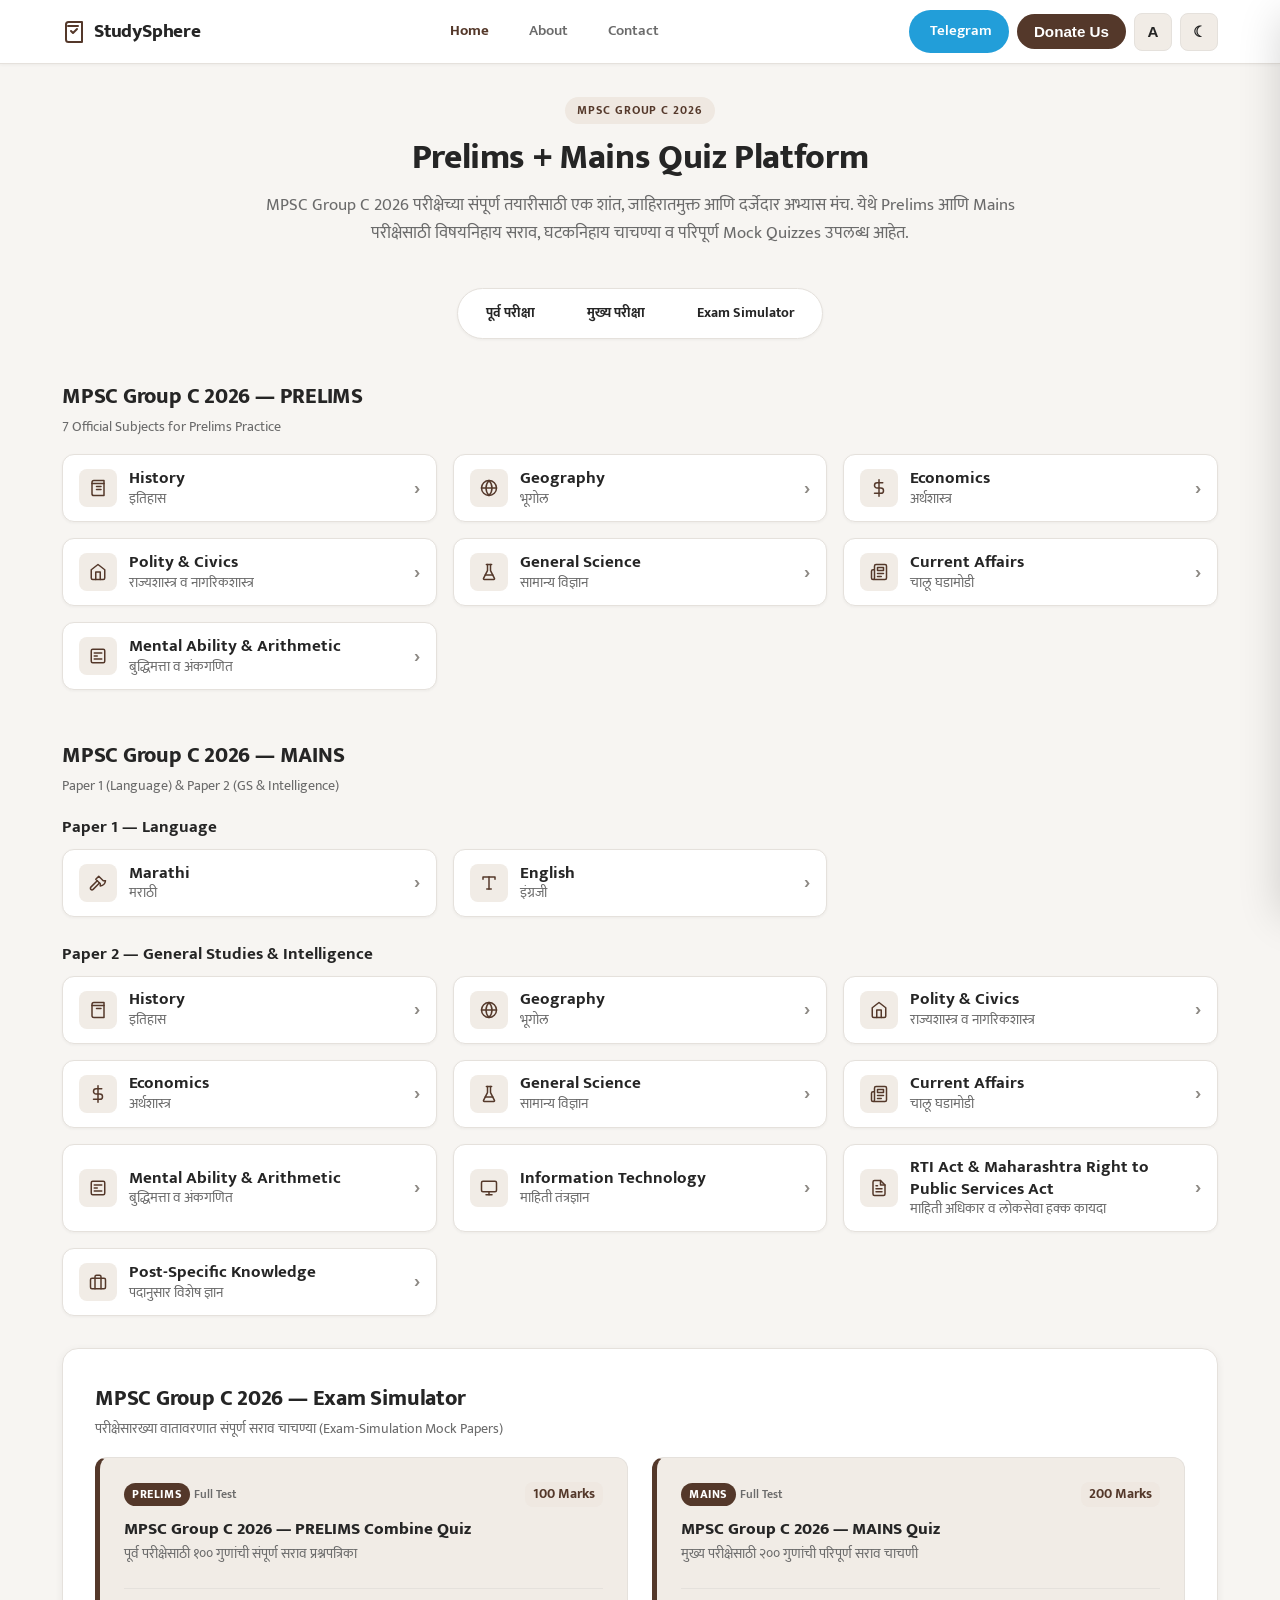
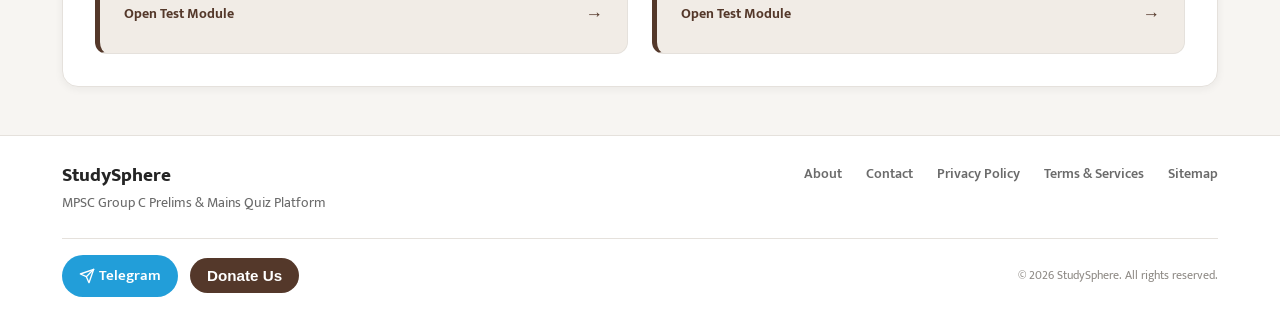
==== index.html @ d4ee2944 "Add files via upload" ====
<!DOCTYPE html>
<html lang="mr-IN" data-theme="light" data-font-size="medium">
<head>
  <meta charset="UTF-8">
  <meta name="viewport" content="width=device-width, initial-scale=1.0, maximum-scale=5.0">
  <title>StudySphere — MPSC Group C 2026 Prelims + Mains Quiz Platform</title>

  <!-- Google Fonts: Mukta for Marathi (Devanagari) & Latin Glyphs -->
  <link rel="preconnect" href="https://fonts.googleapis.com">
  <link rel="preconnect" href="https://fonts.gstatic.com" crossorigin>
  <link href="https://fonts.googleapis.com/css2?family=Mukta:wght@300;400;500;600;700;800&display=swap" rel="stylesheet">

  <!-- Core Shared Stylesheet -->
  <link rel="stylesheet" href="assets/css/style.css">

  <!-- Zero-Flicker Initialization for Theme & Font Size Tokens -->
  <script>
    (function () {
      try {
        var savedTheme = localStorage.getItem('studysphere_theme') || (window.matchMedia('(prefers-color-scheme: dark)').matches ? 'dark' : 'light');
        document.documentElement.setAttribute('data-theme', savedTheme);
        var savedSize = localStorage.getItem('studysphere_font_size') || 'medium';
        document.documentElement.setAttribute('data-font-size', savedSize);
      } catch (e) {}
    })();
  </script>
</head>
<body data-page="home">

  <!-- ==========================================================================
       1. Header: Desktop & Mobile Adaptive (No Overflow on Mobile)
       ========================================================================== -->
  <header id="site-header" class="site-header" role="banner">
    <div class="container header-container">
      
      <!-- Brand Logo & Identity -->
      <div class="header-brand-wrap">
        <a href="index.html" class="brand-link" aria-label="StudySphere Homepage">
          <svg class="brand-icon" viewBox="0 0 24 24" fill="none" stroke="currentColor" stroke-width="2" stroke-linecap="round" stroke-linejoin="round" aria-hidden="true">
            <path d="M4 19.5v-15A2.5 2.5 0 0 1 6.5 2H20v20H6.5a2.5 2.5 0 0 1-2.5-2.5Z"></path>
            <path d="M6 6h10"></path>
            <path d="m9 11 2 2 4-4"></path>
          </svg>
          <span class="brand-name">StudySphere</span>
        </a>
      </div>

      <!-- Desktop Navigation Links -->
      <nav id="site-navigation" class="site-nav" aria-label="Main Navigation">
        <a href="index.html" class="nav-link active">Home</a>
        <a href="pages/about.html" class="nav-link">About</a>
        <a href="pages/contact.html" class="nav-link">Contact</a>
      </nav>

      <!-- Header Action Controls -->
      <div class="header-actions-wrap">
        <!-- Desktop-Only Action Buttons (Hidden on mobile to prevent overflow) -->
        <a href="https://t.me/MPSCstudysphere" target="_blank" rel="noopener noreferrer" class="btn btn-telegram header-btn-telegram" aria-label="Join our Telegram Channel">
          <svg class="btn-icon-svg" viewBox="0 0 24 24" fill="none" stroke="currentColor" stroke-width="2" stroke-linecap="round" stroke-linejoin="round" aria-hidden="true">
            <path d="m22 2-7 20-4-9-9-4Z"></path>
            <path d="M22 2 11 13"></path>
          </svg>
          <span>Telegram</span>
        </a>
        <button type="button" class="btn btn-donate header-btn-donate" id="donate-btn">Donate Us</button>

        <!-- Compact Controls: Visible on both Desktop and Mobile -->
        <button type="button" class="btn-icon" id="font-size-btn" aria-label="Cycle Font Size" title="Font Size: Medium (click to cycle)">A</button>
        <button type="button" class="btn-icon" id="theme-btn" aria-label="Toggle Dark or Light Mode" title="Toggle Dark or Light Mode">☾</button>
        <button type="button" class="btn-icon mobile-menu-btn" id="mobile-drawer-toggle" aria-label="Open Navigation Menu" title="Open Navigation">☰</button>
      </div>
    </div>
  </header>

  <!-- ==========================================================================
       2. Mobile Navigation Drawer (Includes Telegram, Donate, & Side-by-Side Jump Buttons)
       ========================================================================== -->
  <div id="drawerOverlay" class="drawer-overlay" aria-hidden="true"></div>
  <aside id="drawerMenu" class="mobile-drawer" role="dialog" aria-label="Mobile Navigation Menu" aria-modal="true" aria-hidden="true">
    <div class="drawer-inner">
      <div class="drawer-header">
        <span class="drawer-title">StudySphere</span>
        <button type="button" class="btn-icon drawer-close-btn" id="mobile-drawer-close" aria-label="Close Navigation Menu">✕</button>
      </div>

      <!-- Quick Navigation Buttons Side-by-Side inside Drawer -->
      <div class="drawer-quick-nav-block">
        <span class="drawer-section-label">त्वरित विभाग</span>
        <div class="drawer-quick-nav-grid">
          <button type="button" class="btn-drawer-quick-nav" data-target="prelims-section">पूर्व परीक्षा</button>
          <button type="button" class="btn-drawer-quick-nav" data-target="mains-section">मुख्य परीक्षा</button>
          <button type="button" class="btn-drawer-quick-nav" data-target="combine-quiz-section">Exam Simulator</button>
        </div>
      </div>

      <!-- Primary Drawer Navigation Links -->
      <nav class="drawer-nav" aria-label="Mobile Navigation Links">
        <a href="index.html" class="drawer-link active">
          <svg class="drawer-link-icon" viewBox="0 0 24 24" fill="none" stroke="currentColor" stroke-width="2" stroke-linecap="round" stroke-linejoin="round" aria-hidden="true">
            <path d="m3 9 9-7 9 7v11a2 2 0 0 1-2 2H5a2 2 0 0 1-2-2z"></path>
            <polyline points="9 22 9 12 15 12 15 22"></polyline>
          </svg>
          <span>Home</span>
        </a>
        <a href="pages/about.html" class="drawer-link">
          <svg class="drawer-link-icon" viewBox="0 0 24 24" fill="none" stroke="currentColor" stroke-width="2" stroke-linecap="round" stroke-linejoin="round" aria-hidden="true">
            <circle cx="12" cy="12" r="10"></circle>
            <path d="M12 16v-4"></path>
            <path d="M12 8h.01"></path>
          </svg>
          <span>About</span>
        </a>
        <a href="pages/contact.html" class="drawer-link">
          <svg class="drawer-link-icon" viewBox="0 0 24 24" fill="none" stroke="currentColor" stroke-width="2" stroke-linecap="round" stroke-linejoin="round" aria-hidden="true">
            <path d="M22 16.92v3a2 2 0 0 1-2.18 2 19.79 19.79 0 0 1-8.63-3.07 19.5 19.5 0 0 1-6-6 19.79 19.79 0 0 1-3.07-8.67A2 2 0 0 1 4.11 2h3a2 2 0 0 1 2 1.72 12.84 12.84 0 0 0 .7 2.81 2 2 0 0 1-.45 2.11L8.09 9.91a16 16 0 0 0 6 6l1.27-1.27a2 2 0 0 1 2.11-.45 12.84 12.84 0 0 0 2.81.7A2 2 0 0 1 22 16.92z"></path>
          </svg>
          <span>Contact</span>
        </a>
      </nav>

      <!-- Drawer Actions: Telegram & Donate Us permanently visible on mobile -->
      <div class="drawer-actions-block">
        <a href="https://t.me/MPSCstudysphere" target="_blank" rel="noopener noreferrer" class="drawer-action-btn drawer-telegram-btn">
          <svg class="drawer-link-icon" viewBox="0 0 24 24" fill="none" stroke="currentColor" stroke-width="2" stroke-linecap="round" stroke-linejoin="round" aria-hidden="true">
            <path d="m22 2-7 20-4-9-9-4Z"></path>
            <path d="M22 2 11 13"></path>
          </svg>
          <span>Telegram चॅनेल</span>
        </a>

        <button type="button" class="drawer-action-btn drawer-donate-btn" id="drawer-donate-btn">
          <svg class="drawer-link-icon" viewBox="0 0 24 24" fill="none" stroke="currentColor" stroke-width="2" stroke-linecap="round" stroke-linejoin="round" aria-hidden="true">
            <path d="M19 14c1.49-1.46 3-3.21 3-5.5A5.5 5.5 0 0 0 16.5 3c-1.76 0-3 .5-4.5 2-1.5-1.5-2.74-2-4.5-2A5.5 5.5 0 0 0 2 8.5c0 2.3 1.5 4.05 3 5.5l7 7Z"></path>
          </svg>
          <span>Donate Us (मदत करा)</span>
        </button>
      </div>
    </div>
  </aside>

  <!-- ==========================================================================
       3. Main Content Landmark
       ========================================================================== -->
  <main id="main-content" class="main-content" role="main">
    <div class="container">
      
      <!-- Hero / Introduction Section (Without Explore Subjects Button) -->
      <section class="hero-section" aria-labelledby="hero-title">
        <div class="hero-content">
          <span class="hero-badge">MPSC Group C 2026</span>
          <h1 id="hero-title" class="hero-title">Prelims + Mains Quiz Platform</h1>
          <p class="hero-desc">
            MPSC Group C 2026 परीक्षेच्या संपूर्ण तयारीसाठी एक शांत, जाहिरातमुक्त आणि दर्जेदार अभ्यास मंच. येथे Prelims आणि Mains परीक्षेसाठी विषयनिहाय सराव, घटकनिहाय चाचण्या व परिपूर्ण Mock Quizzes उपलब्ध आहेत.
          </p>
        </div>
      </section>

      <!-- Section Navigation Dock: 3 Buttons Side-by-Side (Button 1 | Button 2 | Button 3) -->
      <nav class="section-nav-wrapper" aria-label="Quick Section Navigation">
        <div class="quick-nav-bar">
          <button type="button" class="btn-quick-nav" data-target="prelims-section">
            <span>पूर्व परीक्षा</span>
          </button>
          <button type="button" class="btn-quick-nav" data-target="mains-section">
            <span>मुख्य परीक्षा</span>
          </button>
          <button type="button" class="btn-quick-nav" data-target="combine-quiz-section">
            <span>Exam Simulator</span>
          </button>
        </div>
      </nav>

      <!-- ==========================================================================
           Section 1: MPSC Group C 2026 — PRELIMS
           ========================================================================== -->
      <section class="study-section" id="prelims-section" aria-labelledby="prelims-heading">
        <div class="section-header-block">
          <h2 id="prelims-heading" class="section-heading">
            <span class="heading-accent">MPSC Group C 2026 — PRELIMS</span>
          </h2>
          <p class="section-subheading">7 Official Subjects for Prelims Practice</p>
        </div>

        <div class="subject-grid">
          <!-- 1. History -->
          <a href="subjects/prelims/history.html" class="subject-card">
            <div class="subject-card-left">
              <div class="subject-icon-wrap" aria-hidden="true">
                <svg viewBox="0 0 24 24" fill="none" stroke="currentColor" stroke-width="2" stroke-linecap="round" stroke-linejoin="round">
                  <path d="M4 19.5v-15A2.5 2.5 0 0 1 6.5 2H20v20H6.5a2.5 2.5 0 0 1-2.5-2.5Z"></path>
                  <path d="M4 6h16"></path>
                  <path d="M10 10h6"></path>
                  <path d="M10 14h6"></path>
                </svg>
              </div>
              <div class="subject-info">
                <span class="subject-name-en">History</span>
                <span class="subject-name-mr">इतिहास</span>
              </div>
            </div>
            <span class="subject-card-arrow" aria-hidden="true">›</span>
          </a>

          <!-- 2. Geography -->
          <a href="subjects/prelims/geography.html" class="subject-card">
            <div class="subject-card-left">
              <div class="subject-icon-wrap" aria-hidden="true">
                <svg viewBox="0 0 24 24" fill="none" stroke="currentColor" stroke-width="2" stroke-linecap="round" stroke-linejoin="round">
                  <circle cx="12" cy="12" r="10"></circle>
                  <path d="M12 2a14.5 14.5 0 0 0 0 20 14.5 14.5 0 0 0 0-20"></path>
                  <path d="M2 12h20"></path>
                </svg>
              </div>
              <div class="subject-info">
                <span class="subject-name-en">Geography</span>
                <span class="subject-name-mr">भूगोल</span>
              </div>
            </div>
            <span class="subject-card-arrow" aria-hidden="true">›</span>
          </a>

          <!-- 3. Economics -->
          <a href="subjects/prelims/economics.html" class="subject-card">
            <div class="subject-card-left">
              <div class="subject-icon-wrap" aria-hidden="true">
                <svg viewBox="0 0 24 24" fill="none" stroke="currentColor" stroke-width="2" stroke-linecap="round" stroke-linejoin="round">
                  <line x1="12" y1="1" x2="12" y2="23"></line>
                  <path d="M17 5H9.5a3.5 3.5 0 0 0 0 7h5a3.5 3.5 0 0 1 0 7H6"></path>
                </svg>
              </div>
              <div class="subject-info">
                <span class="subject-name-en">Economics</span>
                <span class="subject-name-mr">अर्थशास्त्र</span>
              </div>
            </div>
            <span class="subject-card-arrow" aria-hidden="true">›</span>
          </a>

          <!-- 4. Polity & Civics -->
          <a href="subjects/prelims/polity-civics.html" class="subject-card">
            <div class="subject-card-left">
              <div class="subject-icon-wrap" aria-hidden="true">
                <svg viewBox="0 0 24 24" fill="none" stroke="currentColor" stroke-width="2" stroke-linecap="round" stroke-linejoin="round">
                  <path d="m3 9 9-7 9 7v11a2 2 0 0 1-2 2H5a2 2 0 0 1-2-2z"></path>
                  <polyline points="9 22 9 12 15 12 15 22"></polyline>
                </svg>
              </div>
              <div class="subject-info">
                <span class="subject-name-en">Polity &amp; Civics</span>
                <span class="subject-name-mr">राज्यशास्त्र व नागरिकशास्त्र</span>
              </div>
            </div>
            <span class="subject-card-arrow" aria-hidden="true">›</span>
          </a>

          <!-- 5. General Science -->
          <a href="subjects/prelims/general-science.html" class="subject-card">
            <div class="subject-card-left">
              <div class="subject-icon-wrap" aria-hidden="true">
                <svg viewBox="0 0 24 24" fill="none" stroke="currentColor" stroke-width="2" stroke-linecap="round" stroke-linejoin="round">
                  <path d="M10 2v7.527a2 2 0 0 1-.211.896L4.72 20.55a1 1 0 0 0 .9 1.45h12.76a1 1 0 0 0 .9-1.45l-5.069-10.127A2 2 0 0 1 14 9.527V2"></path>
                  <path d="M8.5 2h7"></path>
                  <path d="M7 16h10"></path>
                </svg>
              </div>
              <div class="subject-info">
                <span class="subject-name-en">General Science</span>
                <span class="subject-name-mr">सामान्य विज्ञान</span>
              </div>
            </div>
            <span class="subject-card-arrow" aria-hidden="true">›</span>
          </a>

          <!-- 6. Current Affairs -->
          <a href="subjects/prelims/current-affairs.html" class="subject-card">
            <div class="subject-card-left">
              <div class="subject-icon-wrap" aria-hidden="true">
                <svg viewBox="0 0 24 24" fill="none" stroke="currentColor" stroke-width="2" stroke-linecap="round" stroke-linejoin="round">
                  <path d="M4 22h16a2 2 0 0 0 2-2V4a2 2 0 0 0-2-2H8a2 2 0 0 0-2 2v16a2 2 0 0 1-2 2Zm0 0a2 2 0 0 1-2-2v-9c0-1.1.9-2 2-2h2"></path>
                  <path d="M18 14h-8"></path>
                  <path d="M15 18h-5"></path>
                  <path d="M10 6h8v4h-8V6Z"></path>
                </svg>
              </div>
              <div class="subject-info">
                <span class="subject-name-en">Current Affairs</span>
                <span class="subject-name-mr">चालू घडामोडी</span>
              </div>
            </div>
            <span class="subject-card-arrow" aria-hidden="true">›</span>
          </a>

          <!-- 7. Mental Ability & Arithmetic -->
          <a href="subjects/prelims/mental-ability-arithmetic.html" class="subject-card">
            <div class="subject-card-left">
              <div class="subject-icon-wrap" aria-hidden="true">
                <svg viewBox="0 0 24 24" fill="none" stroke="currentColor" stroke-width="2" stroke-linecap="round" stroke-linejoin="round">
                  <rect width="18" height="18" x="3" y="3" rx="2"></rect>
                  <path d="M7 8h10"></path>
                  <path d="M7 12h4"></path>
                  <path d="M7 16h10"></path>
                </svg>
              </div>
              <div class="subject-info">
                <span class="subject-name-en">Mental Ability &amp; Arithmetic</span>
                <span class="subject-name-mr">बुद्धिमत्ता व अंकगणित</span>
              </div>
            </div>
            <span class="subject-card-arrow" aria-hidden="true">›</span>
          </a>
        </div>
      </section>

      <!-- ==========================================================================
           Section 2: MPSC Group C 2026 — MAINS
           ========================================================================== -->
      <section class="study-section" id="mains-section" aria-labelledby="mains-heading">
        <div class="section-header-block">
          <h2 id="mains-heading" class="section-heading">
            <span class="heading-accent">MPSC Group C 2026 — MAINS</span>
          </h2>
          <p class="section-subheading">Paper 1 (Language) &amp; Paper 2 (GS &amp; Intelligence)</p>
        </div>

        <!-- Mains Paper 1: Language -->
        <div class="mains-paper-group">
          <div class="paper-header">
            <h3 class="paper-title">Paper 1 — Language</h3>
          </div>
          <div class="subject-grid">
            <!-- Marathi -->
            <a href="subjects/mains/marathi.html" class="subject-card">
              <div class="subject-card-left">
                <div class="subject-icon-wrap" aria-hidden="true">
                  <svg viewBox="0 0 24 24" fill="none" stroke="currentColor" stroke-width="2" stroke-linecap="round" stroke-linejoin="round">
                    <path d="m14 12-8.5 8.5a2.12 2.12 0 1 1-3-3L11 9"></path>
                    <path d="M15 13 9 7l4-4 6 6h3a8 8 0 0 1-7 7z"></path>
                  </svg>
                </div>
                <div class="subject-info">
                  <span class="subject-name-en">Marathi</span>
                  <span class="subject-name-mr">मराठी</span>
                </div>
              </div>
              <span class="subject-card-arrow" aria-hidden="true">›</span>
            </a>

            <!-- English -->
            <a href="subjects/mains/english.html" class="subject-card">
              <div class="subject-card-left">
                <div class="subject-icon-wrap" aria-hidden="true">
                  <svg viewBox="0 0 24 24" fill="none" stroke="currentColor" stroke-width="2" stroke-linecap="round" stroke-linejoin="round">
                    <path d="M4 7V4h16v3"></path>
                    <path d="M9 20h6"></path>
                    <path d="M12 4v16"></path>
                  </svg>
                </div>
                <div class="subject-info">
                  <span class="subject-name-en">English</span>
                  <span class="subject-name-mr">इंग्रजी</span>
                </div>
              </div>
              <span class="subject-card-arrow" aria-hidden="true">›</span>
            </a>
          </div>
        </div>

        <!-- Mains Paper 2: General Studies & Intelligence -->
        <div class="mains-paper-group">
          <div class="paper-header">
            <h3 class="paper-title">Paper 2 — General Studies &amp; Intelligence</h3>
          </div>
          <div class="subject-grid">
            <!-- 1. History -->
            <a href="subjects/mains/history.html" class="subject-card">
              <div class="subject-card-left">
                <div class="subject-icon-wrap" aria-hidden="true">
                  <svg viewBox="0 0 24 24" fill="none" stroke="currentColor" stroke-width="2" stroke-linecap="round" stroke-linejoin="round">
                    <path d="M4 19.5v-15A2.5 2.5 0 0 1 6.5 2H20v20H6.5a2.5 2.5 0 0 1-2.5-2.5Z"></path>
                    <path d="M4 6h16"></path>
                    <path d="M10 10h6"></path>
                  </svg>
                </div>
                <div class="subject-info">
                  <span class="subject-name-en">History</span>
                  <span class="subject-name-mr">इतिहास</span>
                </div>
              </div>
              <span class="subject-card-arrow" aria-hidden="true">›</span>
            </a>

            <!-- 2. Geography -->
            <a href="subjects/mains/geography.html" class="subject-card">
              <div class="subject-card-left">
                <div class="subject-icon-wrap" aria-hidden="true">
                  <svg viewBox="0 0 24 24" fill="none" stroke="currentColor" stroke-width="2" stroke-linecap="round" stroke-linejoin="round">
                    <circle cx="12" cy="12" r="10"></circle>
                    <path d="M12 2a14.5 14.5 0 0 0 0 20 14.5 14.5 0 0 0 0-20"></path>
                    <path d="M2 12h20"></path>
                  </svg>
                </div>
                <div class="subject-info">
                  <span class="subject-name-en">Geography</span>
                  <span class="subject-name-mr">भूगोल</span>
                </div>
              </div>
              <span class="subject-card-arrow" aria-hidden="true">›</span>
            </a>

            <!-- 3. Polity & Civics -->
            <a href="subjects/mains/polity-civics.html" class="subject-card">
              <div class="subject-card-left">
                <div class="subject-icon-wrap" aria-hidden="true">
                  <svg viewBox="0 0 24 24" fill="none" stroke="currentColor" stroke-width="2" stroke-linecap="round" stroke-linejoin="round">
                    <path d="m3 9 9-7 9 7v11a2 2 0 0 1-2 2H5a2 2 0 0 1-2-2z"></path>
                    <polyline points="9 22 9 12 15 12 15 22"></polyline>
                  </svg>
                </div>
                <div class="subject-info">
                  <span class="subject-name-en">Polity &amp; Civics</span>
                  <span class="subject-name-mr">राज्यशास्त्र व नागरिकशास्त्र</span>
                </div>
              </div>
              <span class="subject-card-arrow" aria-hidden="true">›</span>
            </a>

            <!-- 4. Economics -->
            <a href="subjects/mains/economics.html" class="subject-card">
              <div class="subject-card-left">
                <div class="subject-icon-wrap" aria-hidden="true">
                  <svg viewBox="0 0 24 24" fill="none" stroke="currentColor" stroke-width="2" stroke-linecap="round" stroke-linejoin="round">
                    <line x1="12" y1="1" x2="12" y2="23"></line>
                    <path d="M17 5H9.5a3.5 3.5 0 0 0 0 7h5a3.5 3.5 0 0 1 0 7H6"></path>
                  </svg>
                </div>
                <div class="subject-info">
                  <span class="subject-name-en">Economics</span>
                  <span class="subject-name-mr">अर्थशास्त्र</span>
                </div>
              </div>
              <span class="subject-card-arrow" aria-hidden="true">›</span>
            </a>

            <!-- 5. General Science -->
            <a href="subjects/mains/general-science.html" class="subject-card">
              <div class="subject-card-left">
                <div class="subject-icon-wrap" aria-hidden="true">
                  <svg viewBox="0 0 24 24" fill="none" stroke="currentColor" stroke-width="2" stroke-linecap="round" stroke-linejoin="round">
                    <path d="M10 2v7.527a2 2 0 0 1-.211.896L4.72 20.55a1 1 0 0 0 .9 1.45h12.76a1 1 0 0 0 .9-1.45l-5.069-10.127A2 2 0 0 1 14 9.527V2"></path>
                    <path d="M8.5 2h7"></path>
                    <path d="M7 16h10"></path>
                  </svg>
                </div>
                <div class="subject-info">
                  <span class="subject-name-en">General Science</span>
                  <span class="subject-name-mr">सामान्य विज्ञान</span>
                </div>
              </div>
              <span class="subject-card-arrow" aria-hidden="true">›</span>
            </a>

            <!-- 6. Current Affairs -->
            <a href="subjects/mains/current-affairs.html" class="subject-card">
              <div class="subject-card-left">
                <div class="subject-icon-wrap" aria-hidden="true">
                  <svg viewBox="0 0 24 24" fill="none" stroke="currentColor" stroke-width="2" stroke-linecap="round" stroke-linejoin="round">
                    <path d="M4 22h16a2 2 0 0 0 2-2V4a2 2 0 0 0-2-2H8a2 2 0 0 0-2 2v16a2 2 0 0 1-2 2Zm0 0a2 2 0 0 1-2-2v-9c0-1.1.9-2 2-2h2"></path>
                    <path d="M18 14h-8"></path>
                    <path d="M15 18h-5"></path>
                    <path d="M10 6h8v4h-8V6Z"></path>
                  </svg>
                </div>
                <div class="subject-info">
                  <span class="subject-name-en">Current Affairs</span>
                  <span class="subject-name-mr">चालू घडामोडी</span>
                </div>
              </div>
              <span class="subject-card-arrow" aria-hidden="true">›</span>
            </a>

            <!-- 7. Mental Ability & Arithmetic -->
            <a href="subjects/mains/mental-ability-arithmetic.html" class="subject-card">
              <div class="subject-card-left">
                <div class="subject-icon-wrap" aria-hidden="true">
                  <svg viewBox="0 0 24 24" fill="none" stroke="currentColor" stroke-width="2" stroke-linecap="round" stroke-linejoin="round">
                    <rect width="18" height="18" x="3" y="3" rx="2"></rect>
                    <path d="M7 8h10"></path>
                    <path d="M7 12h4"></path>
                    <path d="M7 16h10"></path>
                  </svg>
                </div>
                <div class="subject-info">
                  <span class="subject-name-en">Mental Ability &amp; Arithmetic</span>
                  <span class="subject-name-mr">बुद्धिमत्ता व अंकगणित</span>
                </div>
              </div>
              <span class="subject-card-arrow" aria-hidden="true">›</span>
            </a>

            <!-- 8. Information Technology -->
            <a href="subjects/mains/information-technology.html" class="subject-card">
              <div class="subject-card-left">
                <div class="subject-icon-wrap" aria-hidden="true">
                  <svg viewBox="0 0 24 24" fill="none" stroke="currentColor" stroke-width="2" stroke-linecap="round" stroke-linejoin="round">
                    <rect width="20" height="14" x="2" y="3" rx="2"></rect>
                    <line x1="8" y1="21" x2="16" y2="21"></line>
                    <line x1="12" y1="17" x2="12" y2="21"></line>
                  </svg>
                </div>
                <div class="subject-info">
                  <span class="subject-name-en">Information Technology</span>
                  <span class="subject-name-mr">माहिती तंत्रज्ञान</span>
                </div>
              </div>
              <span class="subject-card-arrow" aria-hidden="true">›</span>
            </a>

            <!-- 9. RTI Act & Maharashtra Right to Public Services Act -->
            <a href="subjects/mains/rti-maharashtra-public-services.html" class="subject-card">
              <div class="subject-card-left">
                <div class="subject-icon-wrap" aria-hidden="true">
                  <svg viewBox="0 0 24 24" fill="none" stroke="currentColor" stroke-width="2" stroke-linecap="round" stroke-linejoin="round">
                    <path d="M14 2H6a2 2 0 0 0-2 2v16a2 2 0 0 0 2 2h12a2 2 0 0 0 2-2V8z"></path>
                    <polyline points="14 2 14 8 20 8"></polyline>
                    <line x1="16" y1="13" x2="8" y2="13"></line>
                    <line x1="16" y1="17" x2="8" y2="17"></line>
                    <polyline points="10 9 9 9 8 9"></polyline>
                  </svg>
                </div>
                <div class="subject-info">
                  <span class="subject-name-en">RTI Act &amp; Maharashtra Right to Public Services Act</span>
                  <span class="subject-name-mr">माहिती अधिकार व लोकसेवा हक्क कायदा</span>
                </div>
              </div>
              <span class="subject-card-arrow" aria-hidden="true">›</span>
            </a>

            <!-- 10. Post-Specific Knowledge -->
            <a href="subjects/mains/post-specific-knowledge.html" class="subject-card">
              <div class="subject-card-left">
                <div class="subject-icon-wrap" aria-hidden="true">
                  <svg viewBox="0 0 24 24" fill="none" stroke="currentColor" stroke-width="2" stroke-linecap="round" stroke-linejoin="round">
                    <rect width="20" height="14" x="2" y="7" rx="2" ry="2"></rect>
                    <path d="M16 21V5a2 2 0 0 0-2-2h-4a2 2 0 0 0-2 2v16"></path>
                  </svg>
                </div>
                <div class="subject-info">
                  <span class="subject-name-en">Post-Specific Knowledge</span>
                  <span class="subject-name-mr">पदानुसार विशेष ज्ञान</span>
                </div>
              </div>
              <span class="subject-card-arrow" aria-hidden="true">›</span>
            </a>
          </div>
        </div>
      </section>

      <!-- ==========================================================================
           Section 3: MPSC Group C 2026 — COMBINE QUIZ / Exam Simulator
           ========================================================================== -->
      <section class="study-section combine-section-container" id="combine-quiz-section" aria-labelledby="combine-quiz-heading">
        <div class="section-header-block">
          <h2 id="combine-quiz-heading" class="section-heading">
            <span class="heading-accent">MPSC Group C 2026 — Exam Simulator</span>
          </h2>
          <p class="section-subheading">परीक्षेसारख्या वातावरणात संपूर्ण सराव चाचण्या (Exam-Simulation Mock Papers)</p>
        </div>

        <div class="combine-grid">
          <!-- Card 1: Prelims Combine Quiz -->
          <a href="quizzes/combine/prelims.html" class="combine-card">
            <div class="combine-card-header">
              <div class="combine-tag-wrap">
                <span class="combine-tag">PRELIMS</span>
                <span class="combine-badge-type">Full Test</span>
              </div>
              <span class="combine-marks-pill">100 Marks</span>
            </div>
            <div class="combine-card-body">
              <h3 class="combine-title">MPSC Group C 2026 — PRELIMS Combine Quiz</h3>
              <p class="combine-subtitle-mr">पूर्व परीक्षेसाठी १०० गुणांची संपूर्ण सराव प्रश्नपत्रिका</p>
            </div>
            <div class="combine-card-footer">
              <span class="combine-action-label">Open Test Module</span>
              <span class="combine-arrow" aria-hidden="true">→</span>
            </div>
          </a>

          <!-- Card 2: Mains Quiz -->
          <a href="quizzes/combine/mains.html" class="combine-card">
            <div class="combine-card-header">
              <div class="combine-tag-wrap">
                <span class="combine-tag">MAINS</span>
                <span class="combine-badge-type">Full Test</span>
              </div>
              <span class="combine-marks-pill">200 Marks</span>
            </div>
            <div class="combine-card-body">
              <h3 class="combine-title">MPSC Group C 2026 — MAINS Quiz</h3>
              <p class="combine-subtitle-mr">मुख्य परीक्षेसाठी २०० गुणांची परिपूर्ण सराव चाचणी</p>
            </div>
            <div class="combine-card-footer">
              <span class="combine-action-label">Open Test Module</span>
              <span class="combine-arrow" aria-hidden="true">→</span>
            </div>
          </a>
        </div>
      </section>

    </div>
  </main>

  <!-- ==========================================================================
       4. Footer: Responsive Symmetrical Layout
       ========================================================================== -->
  <footer id="site-footer" class="site-footer" role="contentinfo">
    <div class="container footer-container">
      <div class="footer-top">
        <div class="footer-brand">
          <span class="footer-title">StudySphere</span>
          <p class="footer-desc">MPSC Group C Prelims &amp; Mains Quiz Platform</p>
        </div>
        <nav class="footer-nav" aria-label="Footer Quick Links">
          <a href="pages/about.html">About</a>
          <a href="pages/contact.html">Contact</a>
          <a href="pages/privacy-policy.html">Privacy Policy</a>
          <a href="pages/terms.html">Terms &amp; Services</a>
          <a href="pages/sitemap.html">Sitemap</a>
        </nav>
      </div>
      <div class="footer-bottom">
        <div class="footer-actions">
          <a href="https://t.me/MPSCstudysphere" target="_blank" rel="noopener noreferrer" class="btn btn-telegram footer-telegram-btn" aria-label="Telegram Channel">
            <svg class="btn-icon-svg" viewBox="0 0 24 24" fill="none" stroke="currentColor" stroke-width="2" stroke-linecap="round" stroke-linejoin="round" aria-hidden="true" style="width: 16px; height: 16px;">
              <path d="m22 2-7 20-4-9-9-4Z"></path>
              <path d="M22 2 11 13"></path>
            </svg>
            <span>Telegram</span>
          </a>
          <button type="button" class="btn btn-donate" id="footer-donate-btn">Donate Us</button>
        </div>
        <p class="footer-copyright">&copy; 2026 StudySphere. All rights reserved.</p>
      </div>
    </div>
  </footer>

  <!-- ==========================================================================
       5. Donation Modal (Mobile View vs Desktop QR)
       ========================================================================== -->
  <div id="donationModal" class="modal-backdrop" role="dialog" aria-modal="true" aria-labelledby="donationModalTitle" aria-hidden="true">
    <div class="modal-dialog">
      <div class="modal-header">
        <h3 id="donationModalTitle" class="modal-title">Support StudySphere</h3>
        <button type="button" class="modal-close-btn" id="modalCloseBtn" aria-label="Close Donation Dialog">✕</button>
      </div>
      <div class="modal-body">
        <p class="modal-desc">
          StudySphere हे MPSC विद्यार्थ्यांसाठी विनामूल्य शैक्षणिक सराव मंच आहे. आपले सहकार्य हे व्यासपीठ चालू ठेवण्यासाठी मदत करते.
        </p>

        <!-- Mobile Donation View (Presets + Input + Pay Now) -->
        <div id="donateMobileView">
          <div class="donate-presets">
            <button type="button" class="btn-preset active" data-amount="50">₹50</button>
            <button type="button" class="btn-preset" data-amount="100">₹100</button>
            <button type="button" class="btn-preset" data-amount="200">₹200</button>
          </div>
          <div class="donate-input-group">
            <label for="customAmountInput" class="donate-label">Custom Amount</label>
            <div class="donate-input-wrap">
              <span class="currency-symbol">₹</span>
              <input type="number" id="customAmountInput" class="donate-input" placeholder="रक्कम टाका" min="1" step="1">
            </div>
            <p id="donateErrorMsg" class="donate-error-msg" role="alert">कृपया योग्य रक्कम प्रविष्ट करा.</p>
          </div>
          <button type="button" class="btn-pay-now" id="payNowBtn">Pay Now</button>
        </div>

        <!-- Desktop Donation View (Demo QR + Scan instruction, No Pay Now, No UPI ID displayed) -->
        <div id="donateDesktopView" style="display: none;">
          <div class="qr-container">
            <div class="demo-qr-box" aria-label="Demo QR Code Area">
              <svg viewBox="0 0 24 24" fill="none" stroke="currentColor" stroke-width="1.5" stroke-linecap="round" stroke-linejoin="round">
                <rect width="6" height="6" x="3" y="3" rx="1"></rect>
                <rect width="6" height="6" x="15" y="3" rx="1"></rect>
                <rect width="6" height="6" x="3" y="15" rx="1"></rect>
                <path d="M15 15h2v2h-2z"></path>
                <path d="M19 15v4h-4"></path>
                <path d="M15 19v2h4"></path>
              </svg>
              <span class="qr-caption">Demo Payment QR</span>
            </div>
            <p class="section-subheading">Scan QR and Donate</p>
          </div>
        </div>

      </div>
    </div>
  </div>

  <!-- ==========================================================================
       6. Thank You Appreciation Modal
       ========================================================================== -->
  <div id="thankYouModal" class="modal-backdrop" role="dialog" aria-modal="true" aria-labelledby="thankYouTitle" aria-hidden="true">
    <div class="modal-dialog">
      <div class="modal-header">
        <h3 id="thankYouTitle" class="modal-title">Thank You</h3>
        <button type="button" class="modal-close-btn" id="thankYouCloseBtn" aria-label="Close Appreciation Dialog">✕</button>
      </div>
      <div class="modal-body thankyou-box">
        <div class="thankyou-icon" aria-hidden="true">✓</div>
        <p class="modal-title" style="margin-bottom: 8px;">आपल्या सहकार्याबद्दल धन्यवाद</p>
        <p class="modal-desc">
          StudySphere ला भेट दिल्याबद्दल धन्यवाद. आपले सहकार्य विद्यार्थ्यांना दर्जेदार सराव साहित्य मोफत पुरवण्यासाठी मोलाचे आहे.
        </p>
      </div>
    </div>
  </div>

  <!-- Core Scripts -->
  <script src="assets/js/main.js"></script>
</body>
</html>
---- assets/css/style.css ----
/* STREAMING_CHUNK:Declaring design tokens and theme variables */
:root {
/* Color Palette — Warm Academic Light */
--color-background: #F7F5F2;
--color-surface: #FFFFFF;
--color-surface-subtle: #F1ECE6;
--color-text: #252525;
--color-text-muted: #6B6B6B;
--color-text-dim: #8E8A85;
--color-primary: #54382A;
--color-primary-hover: #40291D;
--color-primary-soft: #EFE8E1;
--color-border: #E5E1DC;
--color-border-strong: #D5CEC7;
--color-accent: #8C5837;

/* Telegram & Action Accents */
--color-telegram: #229ED9;
--color-telegram-hover: #1E8BBE;

/* Typography Scale */
--font-family-base: 'Mukta', -apple-system, BlinkMacSystemFont, 'Segoe UI', Roboto, sans-serif;
--font-size-2xs: 0.75rem;
--font-size-xs: 0.85rem;
--font-size-sm: 0.95rem;
--font-size-base: 1.05rem;
--font-size-md: 1.2rem;
--font-size-lg: 1.4rem;
--font-size-xl: 1.75rem;
--font-size-2xl: 2.2rem;

/* Spacing Scale */
--space-3xs: 0.25rem;
--space-2xs: 0.5rem;
--space-xs: 0.75rem;
--space-sm: 1rem;
--space-md: 1.5rem;
--space-lg: 2rem;
--space-xl: 2.5rem;
--space-2xl: 3.5rem;

/* Layout Boundaries */
--container-max-width: 1220px;
--header-height: 64px;

/* Radii */
--radius-xs: 4px;
--radius-sm: 8px;
--radius-md: 12px;
--radius-lg: 16px;
--radius-pill: 9999px;

/* Shadows */
--shadow-subtle: 0 1px 3px rgba(37, 37, 37, 0.05);
--shadow-card: 0 2px 8px rgba(37, 37, 37, 0.06);
--shadow-hover: 0 6px 16px rgba(84, 56, 42, 0.09);
--shadow-modal: 0 16px 40px rgba(0, 0, 0, 0.16);

/* Transitions */
--transition-fast: 160ms cubic-bezier(0.16, 1, 0.3, 1);
--transition-normal: 240ms cubic-bezier(0.16, 1, 0.3, 1);
}

/* STREAMING_CHUNK:Configuring dark mode palette tokens */
[data-theme="dark"] {
--color-background: #181716;
--color-surface: #22201D;
--color-surface-subtle: #2B2824;
--color-text: #F3EFEA;
--color-text-muted: #A8A29A;
--color-text-dim: #78736B;
--color-primary: #C5A483;
--color-primary-hover: #D6BC9F;
--color-primary-soft: #383028;
--color-border: #35312B;
--color-border-strong: #48433B;
--color-accent: #E0BA94;

--shadow-subtle: 0 1px 3px rgba(0, 0, 0, 0.4);
--shadow-card: 0 2px 8px rgba(0, 0, 0, 0.3);
--shadow-hover: 0 6px 18px rgba(0, 0, 0, 0.5);
--shadow-modal: 0 16px 48px rgba(0, 0, 0, 0.7);
}

/* STREAMING_CHUNK:Configuring font-size tiers via root rem scaling */
html {
font-size: 16px;
scroll-behavior: smooth;
overflow-x: hidden;
}

[data-font-size="small"] {
font-size: 14px;
}

[data-font-size="medium"] {
font-size: 16px;
}

[data-font-size="large"] {
font-size: 18.5px;
}

/* STREAMING_CHUNK:Base resets and layout constraints */
*, *::before, *::after {
box-sizing: border-box;
margin: 0;
padding: 0;
}

/* Offset for sticky header navigation */
#prelims-section,
#mains-section,
#combine-quiz-section,
[id$="-section"],
[id$="-heading"] {
scroll-margin-top: calc(var(--header-height) + 1rem);
}

body {
font-family: var(--font-family-base);
font-size: var(--font-size-base);
color: var(--color-text);
background-color: var(--color-background);
line-height: 1.6;
min-height: 100vh;
display: flex;
flex-direction: column;
transition: background-color var(--transition-normal), color var(--transition-normal);
overflow-x: hidden;
width: 100%;
}

/* Main Container: Mobile padded cleanly to prevent edge collision */
.container {
width: 100%;
max-width: var(--container-max-width);
margin-left: auto;
margin-right: auto;
padding-left: 0.75rem;
padding-right: 0.75rem;
}

@media (min-width: 640px) {
.container {
padding-left: var(--space-md);
padding-right: var(--space-md);
}
}

@media (min-width: 1024px) {
.container {
padding-left: var(--space-lg);
padding-right: var(--space-lg);
}
}

.main-content {
flex: 1 0 auto;
}

/* STREAMING_CHUNK:Styling site header navigation (Zero Overflow on Mobile) */
.site-header {
position: sticky;
top: 0;
z-index: 100;
background-color: var(--color-surface);
border-bottom: 1px solid var(--color-border);
box-shadow: var(--shadow-subtle);
transition: background-color var(--transition-normal), border-color var(--transition-normal);
height: var(--header-height);
display: flex;
align-items: center;
width: 100%;
}

.header-container {
display: flex;
align-items: center;
justify-content: space-between;
width: 100%;
gap: var(--space-3xs);
}

.header-brand-wrap {
display: flex;
align-items: center;
flex-shrink: 0;
min-width: 0;
}

.brand-link {
display: inline-flex;
align-items: center;
gap: 6px;
text-decoration: none;
color: var(--color-text);
font-weight: 800;
font-size: 1.15rem;
letter-spacing: -0.01em;
}

@media (min-width: 640px) {
.brand-link {
font-size: var(--font-size-md);
gap: var(--space-2xs);
}
}

.brand-icon {
width: 24px;
height: 24px;
color: var(--color-primary);
flex-shrink: 0;
}

.site-nav {
display: none;
align-items: center;
gap: var(--space-md);
}

@media (min-width: 840px) {
.site-nav {
display: flex;
}
}

.nav-link {
color: var(--color-text-muted);
text-decoration: none;
font-weight: 600;
font-size: var(--font-size-sm);
padding: var(--space-3xs) var(--space-2xs);
border-radius: var(--radius-sm);
transition: color var(--transition-fast), background-color var(--transition-fast);
}

.nav-link:hover,
.nav-link:focus-visible {
color: var(--color-text);
background-color: var(--color-surface-subtle);
}

.nav-link.active {
color: var(--color-primary);
font-weight: 700;
}

.header-actions-wrap {
display: flex;
align-items: center;
gap: 4px;
flex-shrink: 0;
}

@media (min-width: 640px) {
.header-actions-wrap {
gap: var(--space-2xs);
}
}

/* Telegram and Donate buttons in header: STRICTLY HIDDEN ON MOBILE */
.header-btn-telegram,
.header-btn-donate {
display: none !important;
}

@media (min-width: 840px) {
.header-btn-telegram,
.header-btn-donate {
display: inline-flex !important;
}
}

/* STREAMING_CHUNK:Styling interactive buttons and icons */
.btn {
display: inline-flex;
align-items: center;
justify-content: center;
gap: var(--space-3xs);
padding: 0.5rem 1rem;
font-size: var(--font-size-sm);
font-weight: 600;
border-radius: var(--radius-pill);
border: 1px solid transparent;
cursor: pointer;
text-decoration: none;
transition: all var(--transition-fast);
white-space: nowrap;
}

.btn-donate {
background-color: var(--color-primary);
color: #FFFFFF;
}

.btn-donate:hover,
.btn-donate:focus-visible {
background-color: var(--color-primary-hover);
box-shadow: var(--shadow-subtle);
}

[data-theme="dark"] .btn-donate {
color: #181716;
}

.btn-telegram {
background-color: var(--color-telegram);
color: #FFFFFF;
}

.btn-telegram:hover,
.btn-telegram:focus-visible {
background-color: var(--color-telegram-hover);
box-shadow: var(--shadow-subtle);
}

/* Compact Icon Buttons: Sized for comfortable mobile tapping without overflow */
.btn-icon {
display: inline-flex;
align-items: center;
justify-content: center;
width: 34px;
height: 34px;
border-radius: var(--radius-xs);
background-color: var(--color-surface-subtle);
color: var(--color-text);
border: 1px solid var(--color-border);
cursor: pointer;
font-weight: 700;
font-size: 0.9rem;
transition: all var(--transition-fast);
flex-shrink: 0;
}

@media (min-width: 640px) {
.btn-icon {
width: 38px;
height: 38px;
font-size: 0.95rem;
border-radius: var(--radius-sm);
}
}

.btn-icon:hover,
.btn-icon:focus-visible {
background-color: var(--color-border);
color: var(--color-primary);
}

.mobile-menu-btn {
display: inline-flex;
}

@media (min-width: 840px) {
.mobile-menu-btn {
display: none;
}
}

/* STREAMING_CHUNK:Styling mobile right-side navigation drawer */
.drawer-overlay {
position: fixed;
inset: 0;
background-color: rgba(0, 0, 0, 0.5);
z-index: 1000;
opacity: 0;
visibility: hidden;
pointer-events: none;
transition: opacity var(--transition-normal), visibility var(--transition-normal);
}

.drawer-overlay.active {
opacity: 1;
visibility: visible;
pointer-events: auto;
}

.mobile-drawer {
position: fixed;
top: 0;
right: 0;
width: 75vw;
max-width: 310px;
min-width: 260px;
height: 100%;
background-color: var(--color-surface);
border-left: 1px solid var(--color-border);
box-shadow: var(--shadow-modal);
z-index: 1001;
transform: translateX(100%);
transition: transform var(--transition-normal);
display: flex;
flex-direction: column;
}

.mobile-drawer.active {
transform: translateX(0);
}

.drawer-inner {
display: flex;
flex-direction: column;
height: 100%;
padding: var(--space-md);
overflow-y: auto;
}

.drawer-header {
display: flex;
align-items: center;
justify-content: space-between;
padding-bottom: var(--space-xs);
border-bottom: 1px solid var(--color-border);
margin-bottom: var(--space-sm);
}

.drawer-title {
font-size: 1.15rem;
font-weight: 800;
color: var(--color-text);
}

/* Quick Navigation inside Drawer (Side-by-Side: Button 1 | Button 2 | Button 3) */
.drawer-quick-nav-block {
margin-bottom: var(--space-md);
padding-bottom: var(--space-xs);
border-bottom: 1px solid var(--color-border);
}

.drawer-section-label {
display: block;
font-size: var(--font-size-2xs);
font-weight: 800;
color: var(--color-text-dim);
text-transform: uppercase;
letter-spacing: 0.05em;
margin-bottom: var(--space-2xs);
}

.drawer-quick-nav-grid {
display: grid;
grid-template-columns: repeat(3, 1fr);
gap: 4px;
}

.btn-drawer-quick-nav {
padding: 0.45rem 2px;
font-size: 0.72rem;
font-weight: 700;
font-family: inherit;
color: var(--color-text);
background-color: var(--color-surface-subtle);
border: 1px solid var(--color-border);
border-radius: var(--radius-xs);
cursor: pointer;
text-align: center;
white-space: nowrap;
transition: all var(--transition-fast);
}

.btn-drawer-quick-nav:hover,
.btn-drawer-quick-nav:focus-visible {
background-color: var(--color-primary-soft);
color: var(--color-primary);
border-color: var(--color-primary);
}

.drawer-nav {
display: flex;
flex-direction: column;
gap: var(--space-3xs);
width: 100%;
}

.drawer-link {
display: flex;
flex-direction: row;
align-items: center;
justify-content: flex-start;
gap: var(--space-xs);
width: 100%;
padding: 0.65rem var(--space-sm);
color: var(--color-text);
text-decoration: none;
font-size: var(--font-size-sm);
font-weight: 600;
border-radius: var(--radius-sm);
white-space: nowrap;
background-color: transparent;
transition: all var(--transition-fast);
}

.drawer-link-icon {
width: 18px;
height: 18px;
flex-shrink: 0;
color: var(--color-primary);
}

.drawer-link:hover,
.drawer-link:focus-visible {
background-color: var(--color-surface-subtle);
color: var(--color-primary);
}

.drawer-link.active {
background-color: var(--color-primary-soft);
color: var(--color-primary);
font-weight: 700;
}

/* Drawer Actions Block: Telegram & Donate Us permanently visible on mobile */
.drawer-actions-block {
margin-top: auto;
padding-top: var(--space-md);
border-top: 1px solid var(--color-border);
display: flex;
flex-direction: column;
gap: var(--space-2xs);
}

.drawer-action-btn {
display: flex;
align-items: center;
justify-content: center;
gap: var(--space-2xs);
width: 100%;
padding: 0.65rem var(--space-sm);
border-radius: var(--radius-sm);
font-size: var(--font-size-xs);
font-weight: 700;
text-decoration: none;
cursor: pointer;
border: none;
transition: all var(--transition-fast);
white-space: nowrap;
}

.drawer-telegram-btn {
background-color: var(--color-telegram);
color: #FFFFFF;
}

.drawer-telegram-btn .drawer-link-icon {
color: #FFFFFF;
}

.drawer-telegram-btn:hover {
background-color: var(--color-telegram-hover);
}

.drawer-donate-btn {
background-color: var(--color-primary);
color: #FFFFFF;
}

.drawer-donate-btn .drawer-link-icon {
color: #FFFFFF;
}

.drawer-donate-btn:hover {
background-color: var(--color-primary-hover);
}

[data-theme="dark"] .drawer-donate-btn {
color: #181716;
}

[data-theme="dark"] .drawer-donate-btn .drawer-link-icon {
color: #181716;
}

/* STREAMING_CHUNK:Styling hero section */
.hero-section {
padding: var(--space-lg) 0 var(--space-sm);
text-align: center;
}

.hero-content {
max-width: 780px;
margin: 0 auto;
}

.hero-badge {
display: inline-block;
font-size: var(--font-size-2xs);
font-weight: 700;
letter-spacing: 0.08em;
text-transform: uppercase;
color: var(--color-primary);
background-color: var(--color-primary-soft);
padding: var(--space-3xs) var(--space-xs);
border-radius: var(--radius-pill);
margin-bottom: var(--space-xs);
}

.hero-title {
font-size: 1.75rem;
font-weight: 800;
color: var(--color-text);
line-height: 1.25;
margin-bottom: var(--space-xs);
letter-spacing: -0.01em;
}

@media (min-width: 640px) {
.hero-title {
font-size: var(--font-size-2xl);
}
}

.hero-desc {
font-size: 0.95rem;
color: var(--color-text-muted);
line-height: 1.65;
margin-bottom: var(--space-xs);
}

@media (min-width: 640px) {
.hero-desc {
font-size: var(--font-size-base);
}
}

/* STREAMING_CHUNK:Section Navigation Dock (Side-by-Side: Button 1 | Button 2 | Button 3) */
.section-nav-wrapper {
margin-top: var(--space-xs);
margin-bottom: var(--space-md);
display: flex;
justify-content: center;
width: 100%;
}

.quick-nav-bar {
display: grid;
grid-template-columns: repeat(3, 1fr);
width: 100%;
gap: 4px;
background-color: var(--color-surface);
border: 1px solid var(--color-border);
padding: 4px;
border-radius: var(--radius-md);
box-shadow: var(--shadow-subtle);
}

@media (min-width: 640px) {
.quick-nav-bar {
display: inline-flex;
width: auto;
border-radius: var(--radius-pill);
gap: var(--space-3xs);
padding: var(--space-3xs);
}
}

.btn-quick-nav {
display: inline-flex;
align-items: center;
justify-content: center;
padding: 0.55rem 4px;
font-size: 0.78rem;
font-weight: 700;
font-family: inherit;
color: var(--color-text);
background-color: var(--color-surface-subtle);
border: 1px solid var(--color-border);
border-radius: var(--radius-xs);
cursor: pointer;
transition: all var(--transition-fast);
white-space: nowrap;
text-align: center;
}

@media (min-width: 640px) {
.btn-quick-nav {
border-radius: var(--radius-pill);
border: none;
background-color: transparent;
font-size: var(--font-size-xs);
padding: 0.6rem var(--space-md);
}

.btn-quick-nav:hover,
.btn-quick-nav:focus-visible {
background-color: var(--color-surface-subtle);
color: var(--color-primary);
}
}

/* STREAMING_CHUNK:Styling subject sections and cards */
.study-section {
padding-top: var(--space-sm);
margin-bottom: var(--space-lg);
}

.section-header-block {
margin-bottom: var(--space-sm);
}

.section-heading {
font-size: var(--font-size-lg);
font-weight: 800;
color: var(--color-text);
display: flex;
align-items: center;
gap: var(--space-2xs);
letter-spacing: -0.01em;
}

.heading-accent {
position: relative;
display: inline-block;
}

.section-subheading {
font-size: var(--font-size-xs);
color: var(--color-text-muted);
margin-top: 2px;
}

.mains-paper-group {
margin-bottom: var(--space-md);
}

.paper-header {
margin-bottom: var(--space-2xs);
}

.paper-title {
font-size: var(--font-size-base);
font-weight: 700;
color: var(--color-text);
}

/* Subject Grid */
.subject-grid {
display: grid;
grid-template-columns: 1fr;
gap: var(--space-2xs);
}

@media (min-width: 640px) {
.subject-grid {
grid-template-columns: repeat(2, 1fr);
gap: var(--space-xs);
}
}

@media (min-width: 1024px) {
.subject-grid {
grid-template-columns: repeat(3, 1fr);
gap: var(--space-sm);
}
}

/* Subject Card */
.subject-card {
display: flex;
align-items: center;
justify-content: space-between;
padding: 0.75rem var(--space-sm);
background-color: var(--color-surface);
border: 1px solid var(--color-border);
border-radius: var(--radius-md);
text-decoration: none;
color: var(--color-text);
box-shadow: var(--shadow-subtle);
transition: all var(--transition-fast);
min-height: 68px;
}

.subject-card:hover,
.subject-card:focus-visible {
border-color: var(--color-primary);
transform: translateY(-2px);
box-shadow: var(--shadow-hover);
}

.subject-card-left {
display: flex;
align-items: center;
gap: var(--space-xs);
min-width: 0;
}

.subject-icon-wrap {
width: 38px;
height: 38px;
border-radius: var(--radius-sm);
background-color: var(--color-surface-subtle);
color: var(--color-primary);
display: flex;
align-items: center;
justify-content: center;
flex-shrink: 0;
}

.subject-icon-wrap svg {
width: 18px;
height: 18px;
}

.subject-info {
display: flex;
flex-direction: column;
min-width: 0;
}

.subject-name-en {
font-weight: 700;
font-size: var(--font-size-base);
color: var(--color-text);
line-height: 1.3;
}

.subject-name-mr {
font-size: var(--font-size-xs);
color: var(--color-text-muted);
line-height: 1.3;
margin-top: 1px;
}

.subject-card-arrow {
color: var(--color-text-dim);
font-size: 1.3rem;
font-weight: 700;
margin-left: var(--space-xs);
flex-shrink: 0;
transition: transform var(--transition-fast), color var(--transition-fast);
}

.subject-card:hover .subject-card-arrow,
.subject-card:focus-visible .subject-card-arrow {
color: var(--color-primary);
transform: translateX(3px);
}

/* STREAMING_CHUNK:Styling combine quiz section / Exam Simulator */
.combine-section-container {
background-color: var(--color-surface);
border: 1px solid var(--color-border);
border-radius: var(--radius-lg);
padding: var(--space-md);
margin-top: var(--space-md);
margin-bottom: var(--space-md);
box-shadow: var(--shadow-card);
}

@media (min-width: 640px) {
.combine-section-container {
padding: var(--space-lg);
}
}

.combine-grid {
display: grid;
grid-template-columns: 1fr;
gap: var(--space-sm);
margin-top: var(--space-sm);
}

@media (min-width: 768px) {
.combine-grid {
grid-template-columns: repeat(2, 1fr);
gap: var(--space-md);
}
}

.combine-card {
display: flex;
flex-direction: column;
justify-content: space-between;
padding: var(--space-md);
background-color: var(--color-surface-subtle);
border: 1px solid var(--color-border);
border-left: 5px solid var(--color-primary);
border-radius: var(--radius-md);
text-decoration: none;
color: var(--color-text);
transition: all var(--transition-fast);
}

.combine-card:hover,
.combine-card:focus-visible {
border-color: var(--color-primary);
border-left-color: var(--color-accent);
background-color: var(--color-surface);
box-shadow: var(--shadow-hover);
transform: translateY(-2px);
}

.combine-card-header {
display: flex;
align-items: center;
justify-content: space-between;
margin-bottom: var(--space-xs);
}

.combine-tag-wrap {
display: flex;
align-items: center;
gap: var(--space-3xs);
}

.combine-tag {
font-size: var(--font-size-2xs);
font-weight: 800;
letter-spacing: 0.05em;
padding: 2px 8px;
border-radius: var(--radius-pill);
background-color: var(--color-primary);
color: #FFFFFF;
}

[data-theme="dark"] .combine-tag {
color: #181716;
}

.combine-badge-type {
font-size: var(--font-size-2xs);
font-weight: 600;
color: var(--color-text-muted);
}

.combine-marks-pill {
font-size: var(--font-size-xs);
font-weight: 700;
color: var(--color-primary);
background-color: var(--color-primary-soft);
padding: 2px 8px;
border-radius: var(--radius-sm);
}

.combine-title {
font-size: var(--font-size-base);
font-weight: 800;
color: var(--color-text);
margin-bottom: var(--space-3xs);
line-height: 1.3;
}

.combine-subtitle-mr {
font-size: var(--font-size-xs);
color: var(--color-text-muted);
line-height: 1.4;
}

.combine-card-footer {
display: flex;
align-items: center;
justify-content: space-between;
margin-top: var(--space-md);
padding-top: var(--space-xs);
border-top: 1px solid var(--color-border);
font-size: var(--font-size-xs);
font-weight: 700;
color: var(--color-primary);
}

.combine-arrow {
font-size: 1.1rem;
transition: transform var(--transition-fast);
}

.combine-card:hover .combine-arrow,
.combine-card:focus-visible .combine-arrow {
transform: translateX(4px);
}

/* STREAMING_CHUNK:Styling site footer with balanced mobile centering */
.site-footer {
background-color: var(--color-surface);
border-top: 1px solid var(--color-border);
padding: var(--space-md) 0;
margin-top: var(--space-md);
transition: background-color var(--transition-normal), border-color var(--transition-normal);
}

.footer-container {
display: flex;
flex-direction: column;
gap: var(--space-md);
}

.footer-top {
display: flex;
flex-direction: column;
gap: var(--space-sm);
}

@media (min-width: 768px) {
.footer-top {
flex-direction: row;
justify-content: space-between;
align-items: flex-start;
}
}

.footer-brand {
max-width: 380px;
}

.footer-title {
font-size: var(--font-size-md);
font-weight: 800;
color: var(--color-text);
display: block;
margin-bottom: 2px;
}

.footer-desc {
font-size: var(--font-size-xs);
color: var(--color-text-muted);
line-height: 1.5;
}

.footer-nav {
display: flex;
flex-wrap: wrap;
gap: var(--space-xs) var(--space-md);
align-items: center;
}

.footer-nav a {
font-size: var(--font-size-xs);
color: var(--color-text-muted);
text-decoration: none;
font-weight: 600;
transition: color var(--transition-fast);
padding: 4px 0;
}

.footer-nav a:hover,
.footer-nav a:focus-visible {
color: var(--color-primary);
text-decoration: underline;
}

.footer-bottom {
display: flex;
flex-direction: column;
gap: var(--space-sm);
border-top: 1px solid var(--color-border);
padding-top: var(--space-sm);
}

@media (min-width: 768px) {
.footer-bottom {
flex-direction: row;
justify-content: space-between;
align-items: center;
}
}

.footer-actions {
display: flex;
align-items: center;
flex-wrap: wrap;
gap: var(--space-xs);
}

/* Mobile-specific footer alignment fixes */
@media (max-width: 639px) {
.footer-top {
align-items: center;
text-align: center;
}

.footer-brand {
text-align: center;
max-width: 100%;
}

.footer-nav {
justify-content: center;
gap: var(--space-xs) var(--space-sm);
}

.footer-bottom {
align-items: center;
text-align: center;
}

.footer-actions {
justify-content: center;
width: 100%;
}

.footer-copyright {
text-align: center;
width: 100%;
}
}

.footer-copyright {
font-size: var(--font-size-2xs);
color: var(--color-text-dim);
}

/* STREAMING_CHUNK:Styling modal dialogs and overlays */
.modal-backdrop {
position: fixed;
inset: 0;
background-color: rgba(0, 0, 0, 0.55);
z-index: 2000;
display: flex;
align-items: center;
justify-content: center;
padding: var(--space-sm);
opacity: 0;
visibility: hidden;
transition: opacity var(--transition-normal), visibility var(--transition-normal);
}

.modal-backdrop.active {
opacity: 1;
visibility: visible;
}

.modal-dialog {
background-color: var(--color-surface);
border: 1px solid var(--color-border);
border-radius: var(--radius-lg);
box-shadow: var(--shadow-modal);
width: 100%;
max-width: 440px;
overflow: hidden;
transform: scale(0.96);
transition: transform var(--transition-normal);
}

.modal-backdrop.active .modal-dialog {
transform: scale(1);
}

.modal-header {
display: flex;
align-items: center;
justify-content: space-between;
padding: var(--space-sm) var(--space-md);
border-bottom: 1px solid var(--color-border);
}

.modal-title {
font-size: var(--font-size-base);
font-weight: 700;
color: var(--color-text);
}

.modal-close-btn {
background: none;
border: none;
font-size: 1.25rem;
color: var(--color-text-muted);
cursor: pointer;
padding: 4px;
border-radius: var(--radius-xs);
line-height: 1;
}

.modal-close-btn:hover {
color: var(--color-text);
}

.modal-body {
padding: var(--space-md);
}

.modal-desc {
font-size: var(--font-size-xs);
color: var(--color-text-muted);
margin-bottom: var(--space-md);
line-height: 1.5;
}

/* Mobile Donate Form */
.donate-presets {
display: grid;
grid-template-columns: repeat(3, 1fr);
gap: var(--space-xs);
margin-bottom: var(--space-md);
}

.btn-preset {
padding: 0.6rem;
font-size: var(--font-size-sm);
font-weight: 700;
background-color: var(--color-surface-subtle);
color: var(--color-text);
border: 1px solid var(--color-border);
border-radius: var(--radius-sm);
cursor: pointer;
transition: all var(--transition-fast);
}

.btn-preset:hover,
.btn-preset.active {
background-color: var(--color-primary);
border-color: var(--color-primary);
color: #FFFFFF;
}

[data-theme="dark"] .btn-preset.active {
color: #181716;
}

.donate-input-group {
margin-bottom: var(--space-md);
}

.donate-label {
display: block;
font-size: var(--font-size-2xs);
font-weight: 700;
color: var(--color-text);
text-transform: uppercase;
letter-spacing: 0.05em;
margin-bottom: var(--space-3xs);
}

.donate-input-wrap {
display: flex;
align-items: center;
background-color: var(--color-surface-subtle);
border: 1px solid var(--color-border);
border-radius: var(--radius-sm);
padding: 0 var(--space-sm);
}

.currency-symbol {
font-weight: 700;
color: var(--color-text-muted);
margin-right: var(--space-2xs);
}

.donate-input {
width: 100%;
border: none;
background: transparent;
padding: 0.6rem 0;
font-size: var(--font-size-base);
font-weight: 700;
color: var(--color-text);
font-family: inherit;
outline: none;
}

.donate-error-msg {
color: #DC2626;
font-size: var(--font-size-2xs);
font-weight: 600;
margin-top: 4px;
display: none;
}

.donate-error-msg.visible {
display: block;
}

.btn-pay-now {
width: 100%;
padding: 0.75rem;
font-size: var(--font-size-base);
font-weight: 700;
background-color: var(--color-primary);
color: #FFFFFF;
border: none;
border-radius: var(--radius-md);
cursor: pointer;
transition: background-color var(--transition-fast);
}

.btn-pay-now:hover {
background-color: var(--color-primary-hover);
}

[data-theme="dark"] .btn-pay-now {
color: #181716;
}

/* Desktop QR Layout */
.qr-container {
display: flex;
flex-direction: column;
align-items: center;
text-align: center;
padding: var(--space-sm) 0;
}

.demo-qr-box {
width: 160px;
height: 160px;
background-color: var(--color-surface-subtle);
border: 2px dashed var(--color-border-strong);
border-radius: var(--radius-md);
display: flex;
flex-direction: column;
align-items: center;
justify-content: center;
gap: var(--space-2xs);
color: var(--color-text-muted);
margin-bottom: var(--space-sm);
}

.demo-qr-box svg {
width: 48px;
height: 48px;
color: var(--color-primary);
}

.qr-caption {
font-size: var(--font-size-2xs);
font-weight: 700;
}

/* Thank You Dialog */
.thankyou-box {
text-align: center;
padding: var(--space-lg) var(--space-sm);
}

.thankyou-icon {
width: 56px;
height: 56px;
border-radius: var(--radius-pill);
background-color: var(--color-primary-soft);
color: var(--color-primary);
font-size: 1.5rem;
display: inline-flex;
align-items: center;
justify-content: center;
margin-bottom: var(--space-sm);
}

/* Reduced Motion Override */
@media (prefers-reduced-motion: reduce) {
*, *::before, *::after {
animation-duration: 0.01ms !important;
animation-iteration-count: 1 !important;
transition-duration: 0.01ms !important;
scroll-behavior: auto !important;
}
}
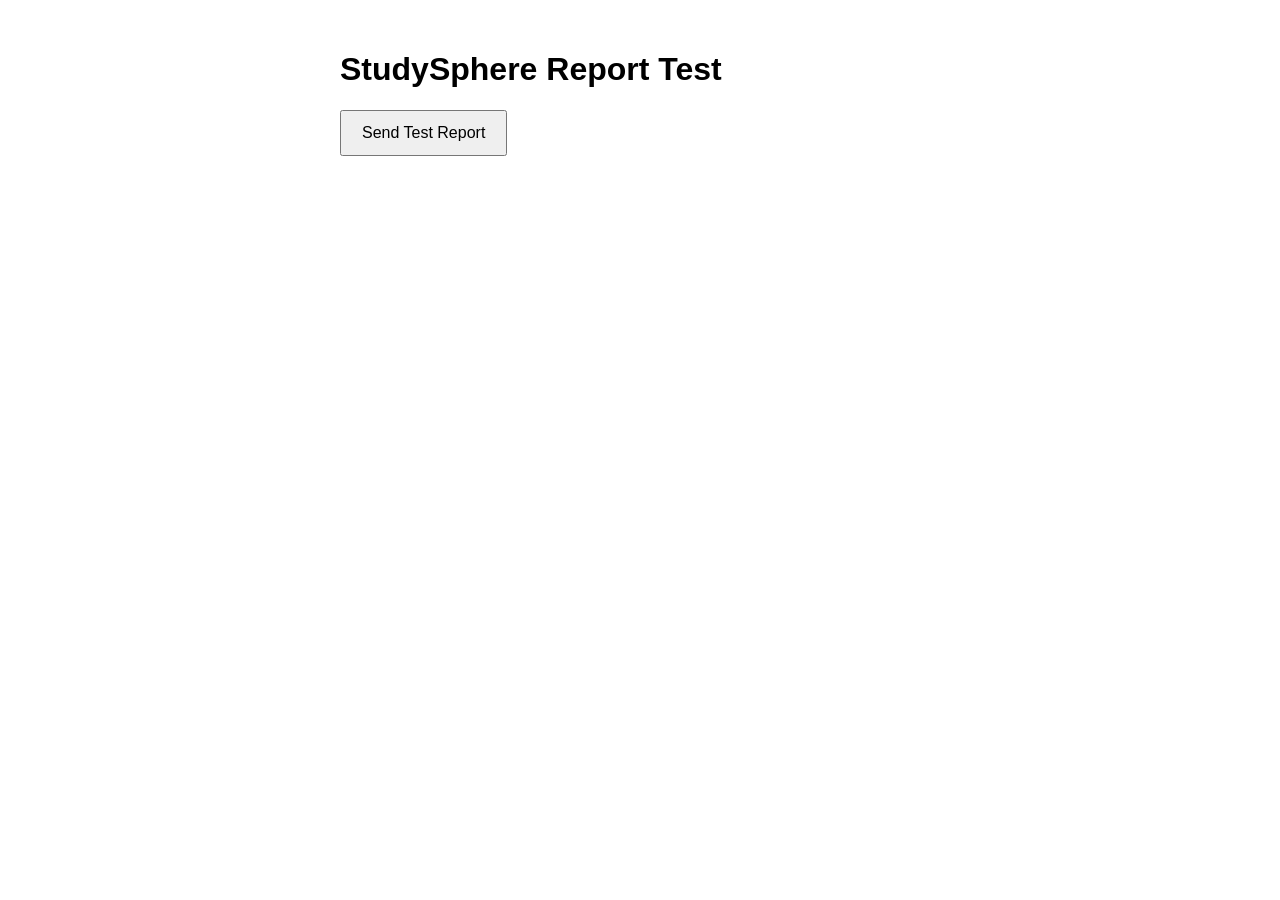
==== commit 31d481eb: "Update index.html" ====
--- a/index.html
+++ b/index.html
@@ -1,723 +1,106 @@
 <!DOCTYPE html>
-<html lang="mr-IN" data-theme="light" data-font-size="medium">
+<html lang="en">
 <head>
   <meta charset="UTF-8">
-  <meta name="viewport" content="width=device-width, initial-scale=1.0, maximum-scale=5.0">
-  <title>StudySphere — MPSC Group C 2026 Prelims + Mains Quiz Platform</title>
+  <meta name="viewport" content="width=device-width, initial-scale=1.0">
 
-  <!-- Google Fonts: Mukta for Marathi (Devanagari) & Latin Glyphs -->
-  <link rel="preconnect" href="https://fonts.googleapis.com">
-  <link rel="preconnect" href="https://fonts.gstatic.com" crossorigin>
-  <link href="https://fonts.googleapis.com/css2?family=Mukta:wght@300;400;500;600;700;800&display=swap" rel="stylesheet">
+  <title>Report Test</title>
 
-  <!-- Core Shared Stylesheet -->
-  <link rel="stylesheet" href="assets/css/style.css">
+  <style>
+    body {
+      font-family: Arial, sans-serif;
+      padding: 30px;
+      max-width: 600px;
+      margin: auto;
+    }
 
-  <!-- Zero-Flicker Initialization for Theme & Font Size Tokens -->
+    button {
+      padding: 12px 20px;
+      font-size: 16px;
+      cursor: pointer;
+    }
+
+    #status {
+      margin-top: 20px;
+      font-weight: bold;
+    }
+  </style>
+</head>
+
+<body>
+
+  <h1>StudySphere Report Test</h1>
+
+  <button id="sendReport">
+    Send Test Report
+  </button>
+
+  <div id="status"></div>
+
   <script>
-    (function () {
-      try {
-        var savedTheme = localStorage.getItem('studysphere_theme') || (window.matchMedia('(prefers-color-scheme: dark)').matches ? 'dark' : 'light');
-        document.documentElement.setAttribute('data-theme', savedTheme);
-        var savedSize = localStorage.getItem('studysphere_font_size') || 'medium';
-        document.documentElement.setAttribute('data-font-size', savedSize);
-      } catch (e) {}
-    })();
+
+    const GOOGLE_SCRIPT_URL = "PASTE_YOUR_WEB_APP_URL_HERE";
+
+    document
+      .getElementById("sendReport")
+      .addEventListener("click", async function () {
+
+        const status = document.getElementById("status");
+
+        status.textContent = "Sending...";
+
+        const reportData = {
+
+          quizId: "TEST-QUIZ-001",
+
+          questionId: "TEST-Q001",
+
+          questionNumber: 1,
+
+          subject: "History",
+
+          chapter: "Modern Indian History",
+
+          question: "This is a website connection test question.",
+
+          issue: "Wrong Question",
+
+          additionalDetails:
+            "This report was submitted from the StudySphere website test page."
+
+        };
+
+        try {
+
+          await fetch(GOOGLE_SCRIPT_URL, {
+
+            method: "POST",
+
+            mode: "no-cors",
+
+            headers: {
+              "Content-Type": "text/plain;charset=utf-8"
+            },
+
+            body: JSON.stringify(reportData)
+
+          });
+
+          status.textContent =
+            "Report request sent. Check Google Sheet.";
+
+        } catch (error) {
+
+          console.error(error);
+
+          status.textContent =
+            "Something went wrong while sending the report.";
+
+        }
+
+      });
+
   </script>
-</head>
-<body data-page="home">
 
-  <!-- ==========================================================================
-       1. Header: Desktop & Mobile Adaptive (No Overflow on Mobile)
-       ========================================================================== -->
-  <header id="site-header" class="site-header" role="banner">
-    <div class="container header-container">
-      
-      <!-- Brand Logo & Identity -->
-      <div class="header-brand-wrap">
-        <a href="index.html" class="brand-link" aria-label="StudySphere Homepage">
-          <svg class="brand-icon" viewBox="0 0 24 24" fill="none" stroke="currentColor" stroke-width="2" stroke-linecap="round" stroke-linejoin="round" aria-hidden="true">
-            <path d="M4 19.5v-15A2.5 2.5 0 0 1 6.5 2H20v20H6.5a2.5 2.5 0 0 1-2.5-2.5Z"></path>
-            <path d="M6 6h10"></path>
-            <path d="m9 11 2 2 4-4"></path>
-          </svg>
-          <span class="brand-name">StudySphere</span>
-        </a>
-      </div>
-
-      <!-- Desktop Navigation Links -->
-      <nav id="site-navigation" class="site-nav" aria-label="Main Navigation">
-        <a href="index.html" class="nav-link active">Home</a>
-        <a href="pages/about.html" class="nav-link">About</a>
-        <a href="pages/contact.html" class="nav-link">Contact</a>
-      </nav>
-
-      <!-- Header Action Controls -->
-      <div class="header-actions-wrap">
-        <!-- Desktop-Only Action Buttons (Hidden on mobile to prevent overflow) -->
-        <a href="https://t.me/MPSCstudysphere" target="_blank" rel="noopener noreferrer" class="btn btn-telegram header-btn-telegram" aria-label="Join our Telegram Channel">
-          <svg class="btn-icon-svg" viewBox="0 0 24 24" fill="none" stroke="currentColor" stroke-width="2" stroke-linecap="round" stroke-linejoin="round" aria-hidden="true">
-            <path d="m22 2-7 20-4-9-9-4Z"></path>
-            <path d="M22 2 11 13"></path>
-          </svg>
-          <span>Telegram</span>
-        </a>
-        <button type="button" class="btn btn-donate header-btn-donate" id="donate-btn">Donate Us</button>
-
-        <!-- Compact Controls: Visible on both Desktop and Mobile -->
-        <button type="button" class="btn-icon" id="font-size-btn" aria-label="Cycle Font Size" title="Font Size: Medium (click to cycle)">A</button>
-        <button type="button" class="btn-icon" id="theme-btn" aria-label="Toggle Dark or Light Mode" title="Toggle Dark or Light Mode">☾</button>
-        <button type="button" class="btn-icon mobile-menu-btn" id="mobile-drawer-toggle" aria-label="Open Navigation Menu" title="Open Navigation">☰</button>
-      </div>
-    </div>
-  </header>
-
-  <!-- ==========================================================================
-       2. Mobile Navigation Drawer (Includes Telegram, Donate, & Side-by-Side Jump Buttons)
-       ========================================================================== -->
-  <div id="drawerOverlay" class="drawer-overlay" aria-hidden="true"></div>
-  <aside id="drawerMenu" class="mobile-drawer" role="dialog" aria-label="Mobile Navigation Menu" aria-modal="true" aria-hidden="true">
-    <div class="drawer-inner">
-      <div class="drawer-header">
-        <span class="drawer-title">StudySphere</span>
-        <button type="button" class="btn-icon drawer-close-btn" id="mobile-drawer-close" aria-label="Close Navigation Menu">✕</button>
-      </div>
-
-      <!-- Quick Navigation Buttons Side-by-Side inside Drawer -->
-      <div class="drawer-quick-nav-block">
-        <span class="drawer-section-label">त्वरित विभाग</span>
-        <div class="drawer-quick-nav-grid">
-          <button type="button" class="btn-drawer-quick-nav" data-target="prelims-section">पूर्व परीक्षा</button>
-          <button type="button" class="btn-drawer-quick-nav" data-target="mains-section">मुख्य परीक्षा</button>
-          <button type="button" class="btn-drawer-quick-nav" data-target="combine-quiz-section">Exam Simulator</button>
-        </div>
-      </div>
-
-      <!-- Primary Drawer Navigation Links -->
-      <nav class="drawer-nav" aria-label="Mobile Navigation Links">
-        <a href="index.html" class="drawer-link active">
-          <svg class="drawer-link-icon" viewBox="0 0 24 24" fill="none" stroke="currentColor" stroke-width="2" stroke-linecap="round" stroke-linejoin="round" aria-hidden="true">
-            <path d="m3 9 9-7 9 7v11a2 2 0 0 1-2 2H5a2 2 0 0 1-2-2z"></path>
-            <polyline points="9 22 9 12 15 12 15 22"></polyline>
-          </svg>
-          <span>Home</span>
-        </a>
-        <a href="pages/about.html" class="drawer-link">
-          <svg class="drawer-link-icon" viewBox="0 0 24 24" fill="none" stroke="currentColor" stroke-width="2" stroke-linecap="round" stroke-linejoin="round" aria-hidden="true">
-            <circle cx="12" cy="12" r="10"></circle>
-            <path d="M12 16v-4"></path>
-            <path d="M12 8h.01"></path>
-          </svg>
-          <span>About</span>
-        </a>
-        <a href="pages/contact.html" class="drawer-link">
-          <svg class="drawer-link-icon" viewBox="0 0 24 24" fill="none" stroke="currentColor" stroke-width="2" stroke-linecap="round" stroke-linejoin="round" aria-hidden="true">
-            <path d="M22 16.92v3a2 2 0 0 1-2.18 2 19.79 19.79 0 0 1-8.63-3.07 19.5 19.5 0 0 1-6-6 19.79 19.79 0 0 1-3.07-8.67A2 2 0 0 1 4.11 2h3a2 2 0 0 1 2 1.72 12.84 12.84 0 0 0 .7 2.81 2 2 0 0 1-.45 2.11L8.09 9.91a16 16 0 0 0 6 6l1.27-1.27a2 2 0 0 1 2.11-.45 12.84 12.84 0 0 0 2.81.7A2 2 0 0 1 22 16.92z"></path>
-          </svg>
-          <span>Contact</span>
-        </a>
-      </nav>
-
-      <!-- Drawer Actions: Telegram & Donate Us permanently visible on mobile -->
-      <div class="drawer-actions-block">
-        <a href="https://t.me/MPSCstudysphere" target="_blank" rel="noopener noreferrer" class="drawer-action-btn drawer-telegram-btn">
-          <svg class="drawer-link-icon" viewBox="0 0 24 24" fill="none" stroke="currentColor" stroke-width="2" stroke-linecap="round" stroke-linejoin="round" aria-hidden="true">
-            <path d="m22 2-7 20-4-9-9-4Z"></path>
-            <path d="M22 2 11 13"></path>
-          </svg>
-          <span>Telegram चॅनेल</span>
-        </a>
-
-        <button type="button" class="drawer-action-btn drawer-donate-btn" id="drawer-donate-btn">
-          <svg class="drawer-link-icon" viewBox="0 0 24 24" fill="none" stroke="currentColor" stroke-width="2" stroke-linecap="round" stroke-linejoin="round" aria-hidden="true">
-            <path d="M19 14c1.49-1.46 3-3.21 3-5.5A5.5 5.5 0 0 0 16.5 3c-1.76 0-3 .5-4.5 2-1.5-1.5-2.74-2-4.5-2A5.5 5.5 0 0 0 2 8.5c0 2.3 1.5 4.05 3 5.5l7 7Z"></path>
-          </svg>
-          <span>Donate Us (मदत करा)</span>
-        </button>
-      </div>
-    </div>
-  </aside>
-
-  <!-- ==========================================================================
-       3. Main Content Landmark
-       ========================================================================== -->
-  <main id="main-content" class="main-content" role="main">
-    <div class="container">
-      
-      <!-- Hero / Introduction Section (Without Explore Subjects Button) -->
-      <section class="hero-section" aria-labelledby="hero-title">
-        <div class="hero-content">
-          <span class="hero-badge">MPSC Group C 2026</span>
-          <h1 id="hero-title" class="hero-title">Prelims + Mains Quiz Platform</h1>
-          <p class="hero-desc">
-            MPSC Group C 2026 परीक्षेच्या संपूर्ण तयारीसाठी एक शांत, जाहिरातमुक्त आणि दर्जेदार अभ्यास मंच. येथे Prelims आणि Mains परीक्षेसाठी विषयनिहाय सराव, घटकनिहाय चाचण्या व परिपूर्ण Mock Quizzes उपलब्ध आहेत.
-          </p>
-        </div>
-      </section>
-
-      <!-- Section Navigation Dock: 3 Buttons Side-by-Side (Button 1 | Button 2 | Button 3) -->
-      <nav class="section-nav-wrapper" aria-label="Quick Section Navigation">
-        <div class="quick-nav-bar">
-          <button type="button" class="btn-quick-nav" data-target="prelims-section">
-            <span>पूर्व परीक्षा</span>
-          </button>
-          <button type="button" class="btn-quick-nav" data-target="mains-section">
-            <span>मुख्य परीक्षा</span>
-          </button>
-          <button type="button" class="btn-quick-nav" data-target="combine-quiz-section">
-            <span>Exam Simulator</span>
-          </button>
-        </div>
-      </nav>
-
-      <!-- ==========================================================================
-           Section 1: MPSC Group C 2026 — PRELIMS
-           ========================================================================== -->
-      <section class="study-section" id="prelims-section" aria-labelledby="prelims-heading">
-        <div class="section-header-block">
-          <h2 id="prelims-heading" class="section-heading">
-            <span class="heading-accent">MPSC Group C 2026 — PRELIMS</span>
-          </h2>
-          <p class="section-subheading">7 Official Subjects for Prelims Practice</p>
-        </div>
-
-        <div class="subject-grid">
-          <!-- 1. History -->
-          <a href="subjects/prelims/history.html" class="subject-card">
-            <div class="subject-card-left">
-              <div class="subject-icon-wrap" aria-hidden="true">
-                <svg viewBox="0 0 24 24" fill="none" stroke="currentColor" stroke-width="2" stroke-linecap="round" stroke-linejoin="round">
-                  <path d="M4 19.5v-15A2.5 2.5 0 0 1 6.5 2H20v20H6.5a2.5 2.5 0 0 1-2.5-2.5Z"></path>
-                  <path d="M4 6h16"></path>
-                  <path d="M10 10h6"></path>
-                  <path d="M10 14h6"></path>
-                </svg>
-              </div>
-              <div class="subject-info">
-                <span class="subject-name-en">History</span>
-                <span class="subject-name-mr">इतिहास</span>
-              </div>
-            </div>
-            <span class="subject-card-arrow" aria-hidden="true">›</span>
-          </a>
-
-          <!-- 2. Geography -->
-          <a href="subjects/prelims/geography.html" class="subject-card">
-            <div class="subject-card-left">
-              <div class="subject-icon-wrap" aria-hidden="true">
-                <svg viewBox="0 0 24 24" fill="none" stroke="currentColor" stroke-width="2" stroke-linecap="round" stroke-linejoin="round">
-                  <circle cx="12" cy="12" r="10"></circle>
-                  <path d="M12 2a14.5 14.5 0 0 0 0 20 14.5 14.5 0 0 0 0-20"></path>
-                  <path d="M2 12h20"></path>
-                </svg>
-              </div>
-              <div class="subject-info">
-                <span class="subject-name-en">Geography</span>
-                <span class="subject-name-mr">भूगोल</span>
-              </div>
-            </div>
-            <span class="subject-card-arrow" aria-hidden="true">›</span>
-          </a>
-
-          <!-- 3. Economics -->
-          <a href="subjects/prelims/economics.html" class="subject-card">
-            <div class="subject-card-left">
-              <div class="subject-icon-wrap" aria-hidden="true">
-                <svg viewBox="0 0 24 24" fill="none" stroke="currentColor" stroke-width="2" stroke-linecap="round" stroke-linejoin="round">
-                  <line x1="12" y1="1" x2="12" y2="23"></line>
-                  <path d="M17 5H9.5a3.5 3.5 0 0 0 0 7h5a3.5 3.5 0 0 1 0 7H6"></path>
-                </svg>
-              </div>
-              <div class="subject-info">
-                <span class="subject-name-en">Economics</span>
-                <span class="subject-name-mr">अर्थशास्त्र</span>
-              </div>
-            </div>
-            <span class="subject-card-arrow" aria-hidden="true">›</span>
-          </a>
-
-          <!-- 4. Polity & Civics -->
-          <a href="subjects/prelims/polity-civics.html" class="subject-card">
-            <div class="subject-card-left">
-              <div class="subject-icon-wrap" aria-hidden="true">
-                <svg viewBox="0 0 24 24" fill="none" stroke="currentColor" stroke-width="2" stroke-linecap="round" stroke-linejoin="round">
-                  <path d="m3 9 9-7 9 7v11a2 2 0 0 1-2 2H5a2 2 0 0 1-2-2z"></path>
-                  <polyline points="9 22 9 12 15 12 15 22"></polyline>
-                </svg>
-              </div>
-              <div class="subject-info">
-                <span class="subject-name-en">Polity &amp; Civics</span>
-                <span class="subject-name-mr">राज्यशास्त्र व नागरिकशास्त्र</span>
-              </div>
-            </div>
-            <span class="subject-card-arrow" aria-hidden="true">›</span>
-          </a>
-
-          <!-- 5. General Science -->
-          <a href="subjects/prelims/general-science.html" class="subject-card">
-            <div class="subject-card-left">
-              <div class="subject-icon-wrap" aria-hidden="true">
-                <svg viewBox="0 0 24 24" fill="none" stroke="currentColor" stroke-width="2" stroke-linecap="round" stroke-linejoin="round">
-                  <path d="M10 2v7.527a2 2 0 0 1-.211.896L4.72 20.55a1 1 0 0 0 .9 1.45h12.76a1 1 0 0 0 .9-1.45l-5.069-10.127A2 2 0 0 1 14 9.527V2"></path>
-                  <path d="M8.5 2h7"></path>
-                  <path d="M7 16h10"></path>
-                </svg>
-              </div>
-              <div class="subject-info">
-                <span class="subject-name-en">General Science</span>
-                <span class="subject-name-mr">सामान्य विज्ञान</span>
-              </div>
-            </div>
-            <span class="subject-card-arrow" aria-hidden="true">›</span>
-          </a>
-
-          <!-- 6. Current Affairs -->
-          <a href="subjects/prelims/current-affairs.html" class="subject-card">
-            <div class="subject-card-left">
-              <div class="subject-icon-wrap" aria-hidden="true">
-                <svg viewBox="0 0 24 24" fill="none" stroke="currentColor" stroke-width="2" stroke-linecap="round" stroke-linejoin="round">
-                  <path d="M4 22h16a2 2 0 0 0 2-2V4a2 2 0 0 0-2-2H8a2 2 0 0 0-2 2v16a2 2 0 0 1-2 2Zm0 0a2 2 0 0 1-2-2v-9c0-1.1.9-2 2-2h2"></path>
-                  <path d="M18 14h-8"></path>
-                  <path d="M15 18h-5"></path>
-                  <path d="M10 6h8v4h-8V6Z"></path>
-                </svg>
-              </div>
-              <div class="subject-info">
-                <span class="subject-name-en">Current Affairs</span>
-                <span class="subject-name-mr">चालू घडामोडी</span>
-              </div>
-            </div>
-            <span class="subject-card-arrow" aria-hidden="true">›</span>
-          </a>
-
-          <!-- 7. Mental Ability & Arithmetic -->
-          <a href="subjects/prelims/mental-ability-arithmetic.html" class="subject-card">
-            <div class="subject-card-left">
-              <div class="subject-icon-wrap" aria-hidden="true">
-                <svg viewBox="0 0 24 24" fill="none" stroke="currentColor" stroke-width="2" stroke-linecap="round" stroke-linejoin="round">
-                  <rect width="18" height="18" x="3" y="3" rx="2"></rect>
-                  <path d="M7 8h10"></path>
-                  <path d="M7 12h4"></path>
-                  <path d="M7 16h10"></path>
-                </svg>
-              </div>
-              <div class="subject-info">
-                <span class="subject-name-en">Mental Ability &amp; Arithmetic</span>
-                <span class="subject-name-mr">बुद्धिमत्ता व अंकगणित</span>
-              </div>
-            </div>
-            <span class="subject-card-arrow" aria-hidden="true">›</span>
-          </a>
-        </div>
-      </section>
-
-      <!-- ==========================================================================
-           Section 2: MPSC Group C 2026 — MAINS
-           ========================================================================== -->
-      <section class="study-section" id="mains-section" aria-labelledby="mains-heading">
-        <div class="section-header-block">
-          <h2 id="mains-heading" class="section-heading">
-            <span class="heading-accent">MPSC Group C 2026 — MAINS</span>
-          </h2>
-          <p class="section-subheading">Paper 1 (Language) &amp; Paper 2 (GS &amp; Intelligence)</p>
-        </div>
-
-        <!-- Mains Paper 1: Language -->
-        <div class="mains-paper-group">
-          <div class="paper-header">
-            <h3 class="paper-title">Paper 1 — Language</h3>
-          </div>
-          <div class="subject-grid">
-            <!-- Marathi -->
-            <a href="subjects/mains/marathi.html" class="subject-card">
-              <div class="subject-card-left">
-                <div class="subject-icon-wrap" aria-hidden="true">
-                  <svg viewBox="0 0 24 24" fill="none" stroke="currentColor" stroke-width="2" stroke-linecap="round" stroke-linejoin="round">
-                    <path d="m14 12-8.5 8.5a2.12 2.12 0 1 1-3-3L11 9"></path>
-                    <path d="M15 13 9 7l4-4 6 6h3a8 8 0 0 1-7 7z"></path>
-                  </svg>
-                </div>
-                <div class="subject-info">
-                  <span class="subject-name-en">Marathi</span>
-                  <span class="subject-name-mr">मराठी</span>
-                </div>
-              </div>
-              <span class="subject-card-arrow" aria-hidden="true">›</span>
-            </a>
-
-            <!-- English -->
-            <a href="subjects/mains/english.html" class="subject-card">
-              <div class="subject-card-left">
-                <div class="subject-icon-wrap" aria-hidden="true">
-                  <svg viewBox="0 0 24 24" fill="none" stroke="currentColor" stroke-width="2" stroke-linecap="round" stroke-linejoin="round">
-                    <path d="M4 7V4h16v3"></path>
-                    <path d="M9 20h6"></path>
-                    <path d="M12 4v16"></path>
-                  </svg>
-                </div>
-                <div class="subject-info">
-                  <span class="subject-name-en">English</span>
-                  <span class="subject-name-mr">इंग्रजी</span>
-                </div>
-              </div>
-              <span class="subject-card-arrow" aria-hidden="true">›</span>
-            </a>
-          </div>
-        </div>
-
-        <!-- Mains Paper 2: General Studies & Intelligence -->
-        <div class="mains-paper-group">
-          <div class="paper-header">
-            <h3 class="paper-title">Paper 2 — General Studies &amp; Intelligence</h3>
-          </div>
-          <div class="subject-grid">
-            <!-- 1. History -->
-            <a href="subjects/mains/history.html" class="subject-card">
-              <div class="subject-card-left">
-                <div class="subject-icon-wrap" aria-hidden="true">
-                  <svg viewBox="0 0 24 24" fill="none" stroke="currentColor" stroke-width="2" stroke-linecap="round" stroke-linejoin="round">
-                    <path d="M4 19.5v-15A2.5 2.5 0 0 1 6.5 2H20v20H6.5a2.5 2.5 0 0 1-2.5-2.5Z"></path>
-                    <path d="M4 6h16"></path>
-                    <path d="M10 10h6"></path>
-                  </svg>
-                </div>
-                <div class="subject-info">
-                  <span class="subject-name-en">History</span>
-                  <span class="subject-name-mr">इतिहास</span>
-                </div>
-              </div>
-              <span class="subject-card-arrow" aria-hidden="true">›</span>
-            </a>
-
-            <!-- 2. Geography -->
-            <a href="subjects/mains/geography.html" class="subject-card">
-              <div class="subject-card-left">
-                <div class="subject-icon-wrap" aria-hidden="true">
-                  <svg viewBox="0 0 24 24" fill="none" stroke="currentColor" stroke-width="2" stroke-linecap="round" stroke-linejoin="round">
-                    <circle cx="12" cy="12" r="10"></circle>
-                    <path d="M12 2a14.5 14.5 0 0 0 0 20 14.5 14.5 0 0 0 0-20"></path>
-                    <path d="M2 12h20"></path>
-                  </svg>
-                </div>
-                <div class="subject-info">
-                  <span class="subject-name-en">Geography</span>
-                  <span class="subject-name-mr">भूगोल</span>
-                </div>
-              </div>
-              <span class="subject-card-arrow" aria-hidden="true">›</span>
-            </a>
-
-            <!-- 3. Polity & Civics -->
-            <a href="subjects/mains/polity-civics.html" class="subject-card">
-              <div class="subject-card-left">
-                <div class="subject-icon-wrap" aria-hidden="true">
-                  <svg viewBox="0 0 24 24" fill="none" stroke="currentColor" stroke-width="2" stroke-linecap="round" stroke-linejoin="round">
-                    <path d="m3 9 9-7 9 7v11a2 2 0 0 1-2 2H5a2 2 0 0 1-2-2z"></path>
-                    <polyline points="9 22 9 12 15 12 15 22"></polyline>
-                  </svg>
-                </div>
-                <div class="subject-info">
-                  <span class="subject-name-en">Polity &amp; Civics</span>
-                  <span class="subject-name-mr">राज्यशास्त्र व नागरिकशास्त्र</span>
-                </div>
-              </div>
-              <span class="subject-card-arrow" aria-hidden="true">›</span>
-            </a>
-
-            <!-- 4. Economics -->
-            <a href="subjects/mains/economics.html" class="subject-card">
-              <div class="subject-card-left">
-                <div class="subject-icon-wrap" aria-hidden="true">
-                  <svg viewBox="0 0 24 24" fill="none" stroke="currentColor" stroke-width="2" stroke-linecap="round" stroke-linejoin="round">
-                    <line x1="12" y1="1" x2="12" y2="23"></line>
-                    <path d="M17 5H9.5a3.5 3.5 0 0 0 0 7h5a3.5 3.5 0 0 1 0 7H6"></path>
-                  </svg>
-                </div>
-                <div class="subject-info">
-                  <span class="subject-name-en">Economics</span>
-                  <span class="subject-name-mr">अर्थशास्त्र</span>
-                </div>
-              </div>
-              <span class="subject-card-arrow" aria-hidden="true">›</span>
-            </a>
-
-            <!-- 5. General Science -->
-            <a href="subjects/mains/general-science.html" class="subject-card">
-              <div class="subject-card-left">
-                <div class="subject-icon-wrap" aria-hidden="true">
-                  <svg viewBox="0 0 24 24" fill="none" stroke="currentColor" stroke-width="2" stroke-linecap="round" stroke-linejoin="round">
-                    <path d="M10 2v7.527a2 2 0 0 1-.211.896L4.72 20.55a1 1 0 0 0 .9 1.45h12.76a1 1 0 0 0 .9-1.45l-5.069-10.127A2 2 0 0 1 14 9.527V2"></path>
-                    <path d="M8.5 2h7"></path>
-                    <path d="M7 16h10"></path>
-                  </svg>
-                </div>
-                <div class="subject-info">
-                  <span class="subject-name-en">General Science</span>
-                  <span class="subject-name-mr">सामान्य विज्ञान</span>
-                </div>
-              </div>
-              <span class="subject-card-arrow" aria-hidden="true">›</span>
-            </a>
-
-            <!-- 6. Current Affairs -->
-            <a href="subjects/mains/current-affairs.html" class="subject-card">
-              <div class="subject-card-left">
-                <div class="subject-icon-wrap" aria-hidden="true">
-                  <svg viewBox="0 0 24 24" fill="none" stroke="currentColor" stroke-width="2" stroke-linecap="round" stroke-linejoin="round">
-                    <path d="M4 22h16a2 2 0 0 0 2-2V4a2 2 0 0 0-2-2H8a2 2 0 0 0-2 2v16a2 2 0 0 1-2 2Zm0 0a2 2 0 0 1-2-2v-9c0-1.1.9-2 2-2h2"></path>
-                    <path d="M18 14h-8"></path>
-                    <path d="M15 18h-5"></path>
-                    <path d="M10 6h8v4h-8V6Z"></path>
-                  </svg>
-                </div>
-                <div class="subject-info">
-                  <span class="subject-name-en">Current Affairs</span>
-                  <span class="subject-name-mr">चालू घडामोडी</span>
-                </div>
-              </div>
-              <span class="subject-card-arrow" aria-hidden="true">›</span>
-            </a>
-
-            <!-- 7. Mental Ability & Arithmetic -->
-            <a href="subjects/mains/mental-ability-arithmetic.html" class="subject-card">
-              <div class="subject-card-left">
-                <div class="subject-icon-wrap" aria-hidden="true">
-                  <svg viewBox="0 0 24 24" fill="none" stroke="currentColor" stroke-width="2" stroke-linecap="round" stroke-linejoin="round">
-                    <rect width="18" height="18" x="3" y="3" rx="2"></rect>
-                    <path d="M7 8h10"></path>
-                    <path d="M7 12h4"></path>
-                    <path d="M7 16h10"></path>
-                  </svg>
-                </div>
-                <div class="subject-info">
-                  <span class="subject-name-en">Mental Ability &amp; Arithmetic</span>
-                  <span class="subject-name-mr">बुद्धिमत्ता व अंकगणित</span>
-                </div>
-              </div>
-              <span class="subject-card-arrow" aria-hidden="true">›</span>
-            </a>
-
-            <!-- 8. Information Technology -->
-            <a href="subjects/mains/information-technology.html" class="subject-card">
-              <div class="subject-card-left">
-                <div class="subject-icon-wrap" aria-hidden="true">
-                  <svg viewBox="0 0 24 24" fill="none" stroke="currentColor" stroke-width="2" stroke-linecap="round" stroke-linejoin="round">
-                    <rect width="20" height="14" x="2" y="3" rx="2"></rect>
-                    <line x1="8" y1="21" x2="16" y2="21"></line>
-                    <line x1="12" y1="17" x2="12" y2="21"></line>
-                  </svg>
-                </div>
-                <div class="subject-info">
-                  <span class="subject-name-en">Information Technology</span>
-                  <span class="subject-name-mr">माहिती तंत्रज्ञान</span>
-                </div>
-              </div>
-              <span class="subject-card-arrow" aria-hidden="true">›</span>
-            </a>
-
-            <!-- 9. RTI Act & Maharashtra Right to Public Services Act -->
-            <a href="subjects/mains/rti-maharashtra-public-services.html" class="subject-card">
-              <div class="subject-card-left">
-                <div class="subject-icon-wrap" aria-hidden="true">
-                  <svg viewBox="0 0 24 24" fill="none" stroke="currentColor" stroke-width="2" stroke-linecap="round" stroke-linejoin="round">
-                    <path d="M14 2H6a2 2 0 0 0-2 2v16a2 2 0 0 0 2 2h12a2 2 0 0 0 2-2V8z"></path>
-                    <polyline points="14 2 14 8 20 8"></polyline>
-                    <line x1="16" y1="13" x2="8" y2="13"></line>
-                    <line x1="16" y1="17" x2="8" y2="17"></line>
-                    <polyline points="10 9 9 9 8 9"></polyline>
-                  </svg>
-                </div>
-                <div class="subject-info">
-                  <span class="subject-name-en">RTI Act &amp; Maharashtra Right to Public Services Act</span>
-                  <span class="subject-name-mr">माहिती अधिकार व लोकसेवा हक्क कायदा</span>
-                </div>
-              </div>
-              <span class="subject-card-arrow" aria-hidden="true">›</span>
-            </a>
-
-            <!-- 10. Post-Specific Knowledge -->
-            <a href="subjects/mains/post-specific-knowledge.html" class="subject-card">
-              <div class="subject-card-left">
-                <div class="subject-icon-wrap" aria-hidden="true">
-                  <svg viewBox="0 0 24 24" fill="none" stroke="currentColor" stroke-width="2" stroke-linecap="round" stroke-linejoin="round">
-                    <rect width="20" height="14" x="2" y="7" rx="2" ry="2"></rect>
-                    <path d="M16 21V5a2 2 0 0 0-2-2h-4a2 2 0 0 0-2 2v16"></path>
-                  </svg>
-                </div>
-                <div class="subject-info">
-                  <span class="subject-name-en">Post-Specific Knowledge</span>
-                  <span class="subject-name-mr">पदानुसार विशेष ज्ञान</span>
-                </div>
-              </div>
-              <span class="subject-card-arrow" aria-hidden="true">›</span>
-            </a>
-          </div>
-        </div>
-      </section>
-
-      <!-- ==========================================================================
-           Section 3: MPSC Group C 2026 — COMBINE QUIZ / Exam Simulator
-           ========================================================================== -->
-      <section class="study-section combine-section-container" id="combine-quiz-section" aria-labelledby="combine-quiz-heading">
-        <div class="section-header-block">
-          <h2 id="combine-quiz-heading" class="section-heading">
-            <span class="heading-accent">MPSC Group C 2026 — Exam Simulator</span>
-          </h2>
-          <p class="section-subheading">परीक्षेसारख्या वातावरणात संपूर्ण सराव चाचण्या (Exam-Simulation Mock Papers)</p>
-        </div>
-
-        <div class="combine-grid">
-          <!-- Card 1: Prelims Combine Quiz -->
-          <a href="quizzes/combine/prelims.html" class="combine-card">
-            <div class="combine-card-header">
-              <div class="combine-tag-wrap">
-                <span class="combine-tag">PRELIMS</span>
-                <span class="combine-badge-type">Full Test</span>
-              </div>
-              <span class="combine-marks-pill">100 Marks</span>
-            </div>
-            <div class="combine-card-body">
-              <h3 class="combine-title">MPSC Group C 2026 — PRELIMS Combine Quiz</h3>
-              <p class="combine-subtitle-mr">पूर्व परीक्षेसाठी १०० गुणांची संपूर्ण सराव प्रश्नपत्रिका</p>
-            </div>
-            <div class="combine-card-footer">
-              <span class="combine-action-label">Open Test Module</span>
-              <span class="combine-arrow" aria-hidden="true">→</span>
-            </div>
-          </a>
-
-          <!-- Card 2: Mains Quiz -->
-          <a href="quizzes/combine/mains.html" class="combine-card">
-            <div class="combine-card-header">
-              <div class="combine-tag-wrap">
-                <span class="combine-tag">MAINS</span>
-                <span class="combine-badge-type">Full Test</span>
-              </div>
-              <span class="combine-marks-pill">200 Marks</span>
-            </div>
-            <div class="combine-card-body">
-              <h3 class="combine-title">MPSC Group C 2026 — MAINS Quiz</h3>
-              <p class="combine-subtitle-mr">मुख्य परीक्षेसाठी २०० गुणांची परिपूर्ण सराव चाचणी</p>
-            </div>
-            <div class="combine-card-footer">
-              <span class="combine-action-label">Open Test Module</span>
-              <span class="combine-arrow" aria-hidden="true">→</span>
-            </div>
-          </a>
-        </div>
-      </section>
-
-    </div>
-  </main>
-
-  <!-- ==========================================================================
-       4. Footer: Responsive Symmetrical Layout
-       ========================================================================== -->
-  <footer id="site-footer" class="site-footer" role="contentinfo">
-    <div class="container footer-container">
-      <div class="footer-top">
-        <div class="footer-brand">
-          <span class="footer-title">StudySphere</span>
-          <p class="footer-desc">MPSC Group C Prelims &amp; Mains Quiz Platform</p>
-        </div>
-        <nav class="footer-nav" aria-label="Footer Quick Links">
-          <a href="pages/about.html">About</a>
-          <a href="pages/contact.html">Contact</a>
-          <a href="pages/privacy-policy.html">Privacy Policy</a>
-          <a href="pages/terms.html">Terms &amp; Services</a>
-          <a href="pages/sitemap.html">Sitemap</a>
-        </nav>
-      </div>
-      <div class="footer-bottom">
-        <div class="footer-actions">
-          <a href="https://t.me/MPSCstudysphere" target="_blank" rel="noopener noreferrer" class="btn btn-telegram footer-telegram-btn" aria-label="Telegram Channel">
-            <svg class="btn-icon-svg" viewBox="0 0 24 24" fill="none" stroke="currentColor" stroke-width="2" stroke-linecap="round" stroke-linejoin="round" aria-hidden="true" style="width: 16px; height: 16px;">
-              <path d="m22 2-7 20-4-9-9-4Z"></path>
-              <path d="M22 2 11 13"></path>
-            </svg>
-            <span>Telegram</span>
-          </a>
-          <button type="button" class="btn btn-donate" id="footer-donate-btn">Donate Us</button>
-        </div>
-        <p class="footer-copyright">&copy; 2026 StudySphere. All rights reserved.</p>
-      </div>
-    </div>
-  </footer>
-
-  <!-- ==========================================================================
-       5. Donation Modal (Mobile View vs Desktop QR)
-       ========================================================================== -->
-  <div id="donationModal" class="modal-backdrop" role="dialog" aria-modal="true" aria-labelledby="donationModalTitle" aria-hidden="true">
-    <div class="modal-dialog">
-      <div class="modal-header">
-        <h3 id="donationModalTitle" class="modal-title">Support StudySphere</h3>
-        <button type="button" class="modal-close-btn" id="modalCloseBtn" aria-label="Close Donation Dialog">✕</button>
-      </div>
-      <div class="modal-body">
-        <p class="modal-desc">
-          StudySphere हे MPSC विद्यार्थ्यांसाठी विनामूल्य शैक्षणिक सराव मंच आहे. आपले सहकार्य हे व्यासपीठ चालू ठेवण्यासाठी मदत करते.
-        </p>
-
-        <!-- Mobile Donation View (Presets + Input + Pay Now) -->
-        <div id="donateMobileView">
-          <div class="donate-presets">
-            <button type="button" class="btn-preset active" data-amount="50">₹50</button>
-            <button type="button" class="btn-preset" data-amount="100">₹100</button>
-            <button type="button" class="btn-preset" data-amount="200">₹200</button>
-          </div>
-          <div class="donate-input-group">
-            <label for="customAmountInput" class="donate-label">Custom Amount</label>
-            <div class="donate-input-wrap">
-              <span class="currency-symbol">₹</span>
-              <input type="number" id="customAmountInput" class="donate-input" placeholder="रक्कम टाका" min="1" step="1">
-            </div>
-            <p id="donateErrorMsg" class="donate-error-msg" role="alert">कृपया योग्य रक्कम प्रविष्ट करा.</p>
-          </div>
-          <button type="button" class="btn-pay-now" id="payNowBtn">Pay Now</button>
-        </div>
-
-        <!-- Desktop Donation View (Demo QR + Scan instruction, No Pay Now, No UPI ID displayed) -->
-        <div id="donateDesktopView" style="display: none;">
-          <div class="qr-container">
-            <div class="demo-qr-box" aria-label="Demo QR Code Area">
-              <svg viewBox="0 0 24 24" fill="none" stroke="currentColor" stroke-width="1.5" stroke-linecap="round" stroke-linejoin="round">
-                <rect width="6" height="6" x="3" y="3" rx="1"></rect>
-                <rect width="6" height="6" x="15" y="3" rx="1"></rect>
-                <rect width="6" height="6" x="3" y="15" rx="1"></rect>
-                <path d="M15 15h2v2h-2z"></path>
-                <path d="M19 15v4h-4"></path>
-                <path d="M15 19v2h4"></path>
-              </svg>
-              <span class="qr-caption">Demo Payment QR</span>
-            </div>
-            <p class="section-subheading">Scan QR and Donate</p>
-          </div>
-        </div>
-
-      </div>
-    </div>
-  </div>
-
-  <!-- ==========================================================================
-       6. Thank You Appreciation Modal
-       ========================================================================== -->
-  <div id="thankYouModal" class="modal-backdrop" role="dialog" aria-modal="true" aria-labelledby="thankYouTitle" aria-hidden="true">
-    <div class="modal-dialog">
-      <div class="modal-header">
-        <h3 id="thankYouTitle" class="modal-title">Thank You</h3>
-        <button type="button" class="modal-close-btn" id="thankYouCloseBtn" aria-label="Close Appreciation Dialog">✕</button>
-      </div>
-      <div class="modal-body thankyou-box">
-        <div class="thankyou-icon" aria-hidden="true">✓</div>
-        <p class="modal-title" style="margin-bottom: 8px;">आपल्या सहकार्याबद्दल धन्यवाद</p>
-        <p class="modal-desc">
-          StudySphere ला भेट दिल्याबद्दल धन्यवाद. आपले सहकार्य विद्यार्थ्यांना दर्जेदार सराव साहित्य मोफत पुरवण्यासाठी मोलाचे आहे.
-        </p>
-      </div>
-    </div>
-  </div>
-
-  <!-- Core Scripts -->
-  <script src="assets/js/main.js"></script>
 </body>
-</html>+</html>
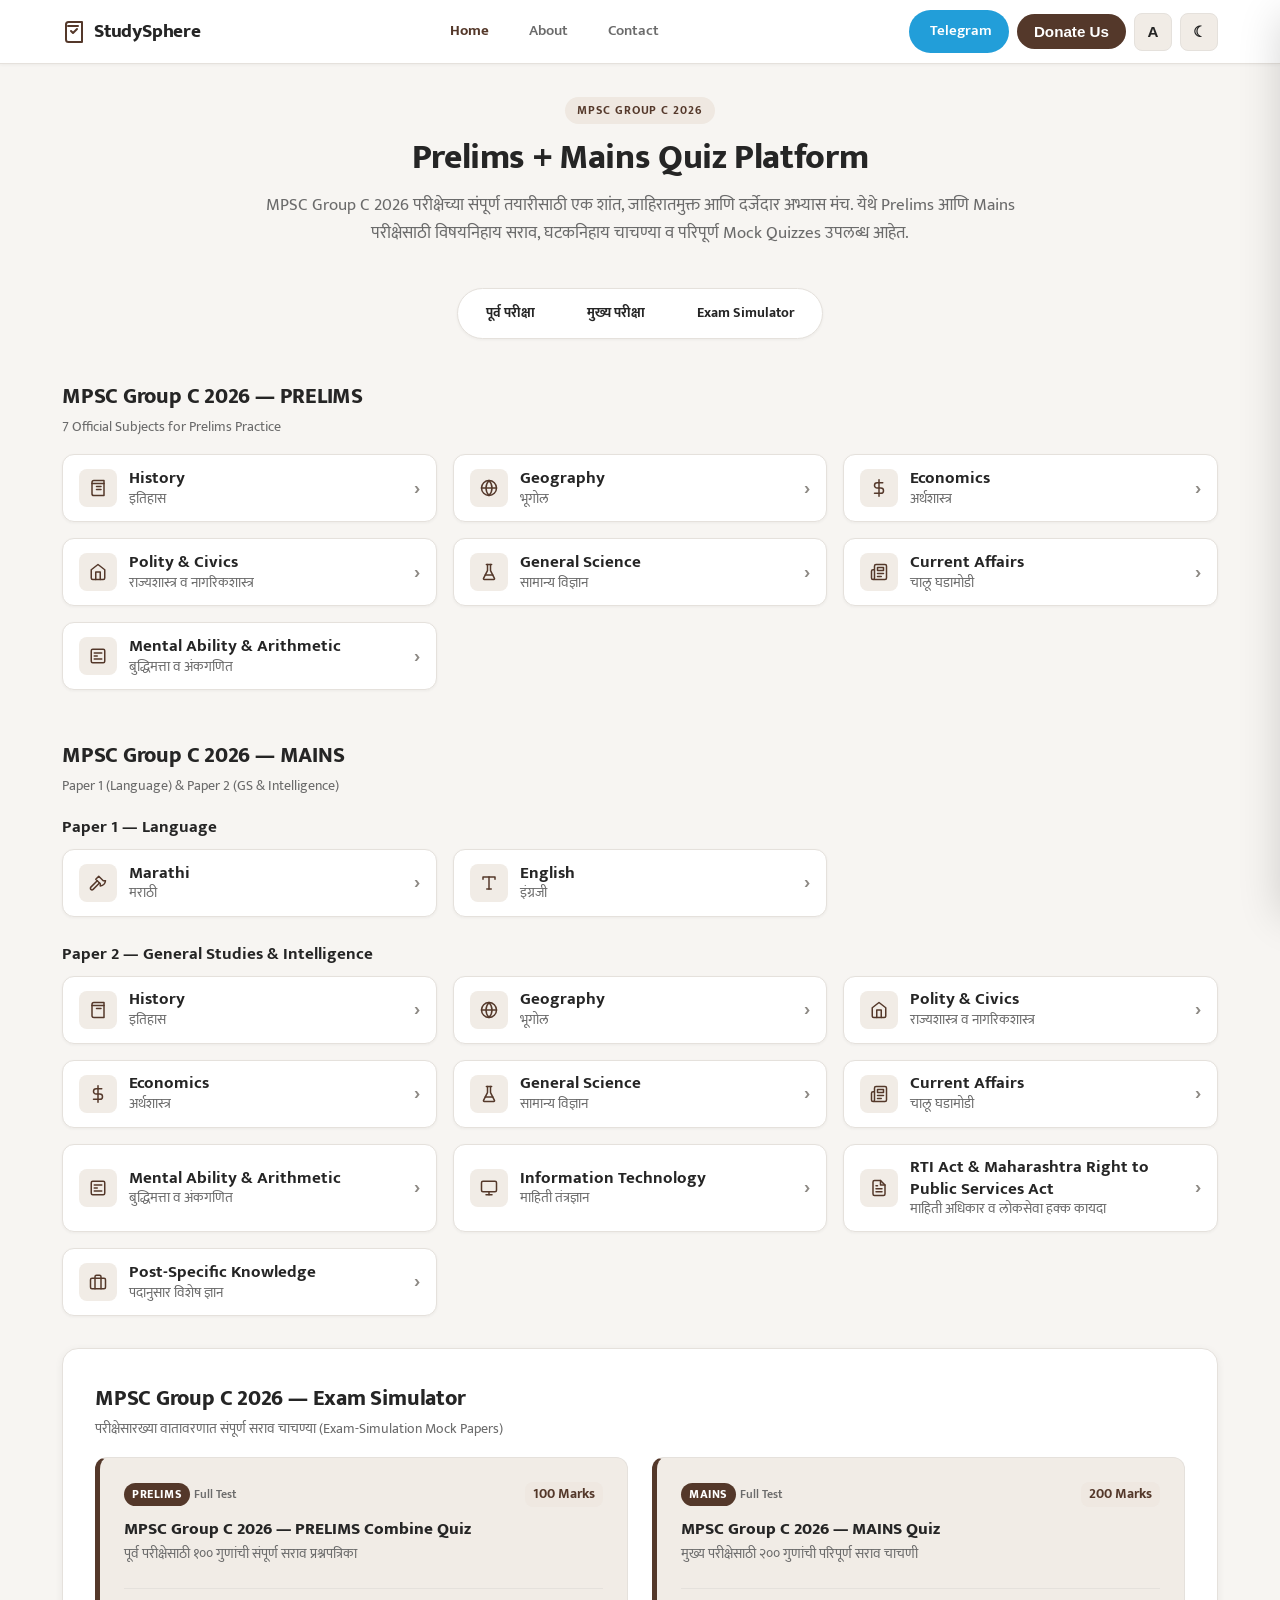
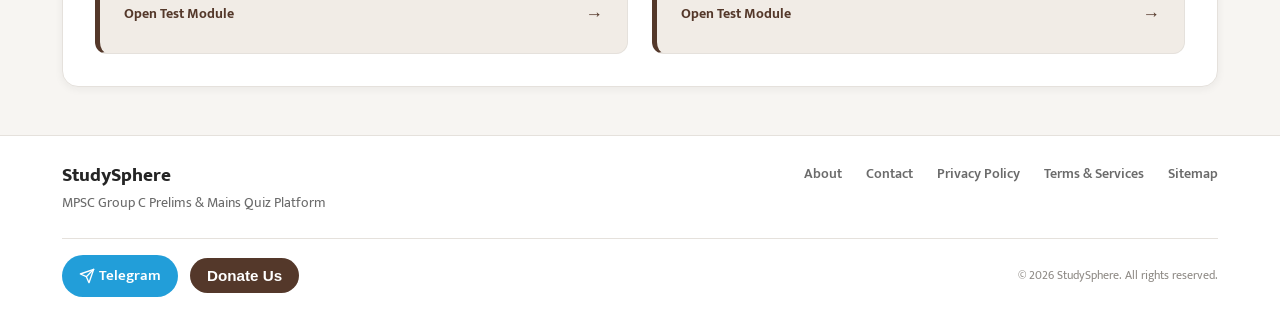
==== commit 856488d2: "Update index.html" ====
--- a/index.html
+++ b/index.html
@@ -1,106 +1,723 @@
 <!DOCTYPE html>
-<html lang="en">
+<html lang="mr-IN" data-theme="light" data-font-size="medium">
 <head>
   <meta charset="UTF-8">
-  <meta name="viewport" content="width=device-width, initial-scale=1.0">
-
-  <title>Report Test</title>
-
-  <style>
-    body {
-      font-family: Arial, sans-serif;
-      padding: 30px;
-      max-width: 600px;
-      margin: auto;
-    }
-
-    button {
-      padding: 12px 20px;
-      font-size: 16px;
-      cursor: pointer;
-    }
-
-    #status {
-      margin-top: 20px;
-      font-weight: bold;
-    }
-  </style>
+  <meta name="viewport" content="width=device-width, initial-scale=1.0, maximum-scale=5.0">
+  <title>StudySphere — MPSC Group C 2026 Prelims + Mains Quiz Platform</title>
+
+  <!-- Google Fonts: Mukta for Marathi (Devanagari) & Latin Glyphs -->
+  <link rel="preconnect" href="https://fonts.googleapis.com">
+  <link rel="preconnect" href="https://fonts.gstatic.com" crossorigin>
+  <link href="https://fonts.googleapis.com/css2?family=Mukta:wght@300;400;500;600;700;800&display=swap" rel="stylesheet">
+
+  <!-- Core Shared Stylesheet -->
+  <link rel="stylesheet" href="assets/css/style.css">
+
+  <!-- Zero-Flicker Initialization for Theme & Font Size Tokens -->
+  <script>
+    (function () {
+      try {
+        var savedTheme = localStorage.getItem('studysphere_theme') || (window.matchMedia('(prefers-color-scheme: dark)').matches ? 'dark' : 'light');
+        document.documentElement.setAttribute('data-theme', savedTheme);
+        var savedSize = localStorage.getItem('studysphere_font_size') || 'medium';
+        document.documentElement.setAttribute('data-font-size', savedSize);
+      } catch (e) {}
+    })();
+  </script>
 </head>
-
-<body>
-
-  <h1>StudySphere Report Test</h1>
-
-  <button id="sendReport">
-    Send Test Report
-  </button>
-
-  <div id="status"></div>
-
-  <script>
-
-    const GOOGLE_SCRIPT_URL = "PASTE_YOUR_WEB_APP_URL_HERE";
-
-    document
-      .getElementById("sendReport")
-      .addEventListener("click", async function () {
-
-        const status = document.getElementById("status");
-
-        status.textContent = "Sending...";
-
-        const reportData = {
-
-          quizId: "TEST-QUIZ-001",
-
-          questionId: "TEST-Q001",
-
-          questionNumber: 1,
-
-          subject: "History",
-
-          chapter: "Modern Indian History",
-
-          question: "This is a website connection test question.",
-
-          issue: "Wrong Question",
-
-          additionalDetails:
-            "This report was submitted from the StudySphere website test page."
-
-        };
-
-        try {
-
-          await fetch(GOOGLE_SCRIPT_URL, {
-
-            method: "POST",
-
-            mode: "no-cors",
-
-            headers: {
-              "Content-Type": "text/plain;charset=utf-8"
-            },
-
-            body: JSON.stringify(reportData)
-
-          });
-
-          status.textContent =
-            "Report request sent. Check Google Sheet.";
-
-        } catch (error) {
-
-          console.error(error);
-
-          status.textContent =
-            "Something went wrong while sending the report.";
-
-        }
-
-      });
-
-  </script>
-
+<body data-page="home">
+
+  <!-- ==========================================================================
+       1. Header: Desktop & Mobile Adaptive (No Overflow on Mobile)
+       ========================================================================== -->
+  <header id="site-header" class="site-header" role="banner">
+    <div class="container header-container">
+      
+      <!-- Brand Logo & Identity -->
+      <div class="header-brand-wrap">
+        <a href="index.html" class="brand-link" aria-label="StudySphere Homepage">
+          <svg class="brand-icon" viewBox="0 0 24 24" fill="none" stroke="currentColor" stroke-width="2" stroke-linecap="round" stroke-linejoin="round" aria-hidden="true">
+            <path d="M4 19.5v-15A2.5 2.5 0 0 1 6.5 2H20v20H6.5a2.5 2.5 0 0 1-2.5-2.5Z"></path>
+            <path d="M6 6h10"></path>
+            <path d="m9 11 2 2 4-4"></path>
+          </svg>
+          <span class="brand-name">StudySphere</span>
+        </a>
+      </div>
+
+      <!-- Desktop Navigation Links -->
+      <nav id="site-navigation" class="site-nav" aria-label="Main Navigation">
+        <a href="index.html" class="nav-link active">Home</a>
+        <a href="pages/about.html" class="nav-link">About</a>
+        <a href="pages/contact.html" class="nav-link">Contact</a>
+      </nav>
+
+      <!-- Header Action Controls -->
+      <div class="header-actions-wrap">
+        <!-- Desktop-Only Action Buttons (Hidden on mobile to prevent overflow) -->
+        <a href="https://t.me/MPSCstudysphere" target="_blank" rel="noopener noreferrer" class="btn btn-telegram header-btn-telegram" aria-label="Join our Telegram Channel">
+          <svg class="btn-icon-svg" viewBox="0 0 24 24" fill="none" stroke="currentColor" stroke-width="2" stroke-linecap="round" stroke-linejoin="round" aria-hidden="true">
+            <path d="m22 2-7 20-4-9-9-4Z"></path>
+            <path d="M22 2 11 13"></path>
+          </svg>
+          <span>Telegram</span>
+        </a>
+        <button type="button" class="btn btn-donate header-btn-donate" id="donate-btn">Donate Us</button>
+
+        <!-- Compact Controls: Visible on both Desktop and Mobile -->
+        <button type="button" class="btn-icon" id="font-size-btn" aria-label="Cycle Font Size" title="Font Size: Medium (click to cycle)">A</button>
+        <button type="button" class="btn-icon" id="theme-btn" aria-label="Toggle Dark or Light Mode" title="Toggle Dark or Light Mode">☾</button>
+        <button type="button" class="btn-icon mobile-menu-btn" id="mobile-drawer-toggle" aria-label="Open Navigation Menu" title="Open Navigation">☰</button>
+      </div>
+    </div>
+  </header>
+
+  <!-- ==========================================================================
+       2. Mobile Navigation Drawer (Includes Telegram, Donate, & Side-by-Side Jump Buttons)
+       ========================================================================== -->
+  <div id="drawerOverlay" class="drawer-overlay" aria-hidden="true"></div>
+  <aside id="drawerMenu" class="mobile-drawer" role="dialog" aria-label="Mobile Navigation Menu" aria-modal="true" aria-hidden="true">
+    <div class="drawer-inner">
+      <div class="drawer-header">
+        <span class="drawer-title">StudySphere</span>
+        <button type="button" class="btn-icon drawer-close-btn" id="mobile-drawer-close" aria-label="Close Navigation Menu">✕</button>
+      </div>
+
+      <!-- Quick Navigation Buttons Side-by-Side inside Drawer -->
+      <div class="drawer-quick-nav-block">
+        <span class="drawer-section-label">त्वरित विभाग</span>
+        <div class="drawer-quick-nav-grid">
+          <button type="button" class="btn-drawer-quick-nav" data-target="prelims-section">पूर्व परीक्षा</button>
+          <button type="button" class="btn-drawer-quick-nav" data-target="mains-section">मुख्य परीक्षा</button>
+          <button type="button" class="btn-drawer-quick-nav" data-target="combine-quiz-section">Exam Simulator</button>
+        </div>
+      </div>
+
+      <!-- Primary Drawer Navigation Links -->
+      <nav class="drawer-nav" aria-label="Mobile Navigation Links">
+        <a href="index.html" class="drawer-link active">
+          <svg class="drawer-link-icon" viewBox="0 0 24 24" fill="none" stroke="currentColor" stroke-width="2" stroke-linecap="round" stroke-linejoin="round" aria-hidden="true">
+            <path d="m3 9 9-7 9 7v11a2 2 0 0 1-2 2H5a2 2 0 0 1-2-2z"></path>
+            <polyline points="9 22 9 12 15 12 15 22"></polyline>
+          </svg>
+          <span>Home</span>
+        </a>
+        <a href="pages/about.html" class="drawer-link">
+          <svg class="drawer-link-icon" viewBox="0 0 24 24" fill="none" stroke="currentColor" stroke-width="2" stroke-linecap="round" stroke-linejoin="round" aria-hidden="true">
+            <circle cx="12" cy="12" r="10"></circle>
+            <path d="M12 16v-4"></path>
+            <path d="M12 8h.01"></path>
+          </svg>
+          <span>About</span>
+        </a>
+        <a href="pages/contact.html" class="drawer-link">
+          <svg class="drawer-link-icon" viewBox="0 0 24 24" fill="none" stroke="currentColor" stroke-width="2" stroke-linecap="round" stroke-linejoin="round" aria-hidden="true">
+            <path d="M22 16.92v3a2 2 0 0 1-2.18 2 19.79 19.79 0 0 1-8.63-3.07 19.5 19.5 0 0 1-6-6 19.79 19.79 0 0 1-3.07-8.67A2 2 0 0 1 4.11 2h3a2 2 0 0 1 2 1.72 12.84 12.84 0 0 0 .7 2.81 2 2 0 0 1-.45 2.11L8.09 9.91a16 16 0 0 0 6 6l1.27-1.27a2 2 0 0 1 2.11-.45 12.84 12.84 0 0 0 2.81.7A2 2 0 0 1 22 16.92z"></path>
+          </svg>
+          <span>Contact</span>
+        </a>
+      </nav>
+
+      <!-- Drawer Actions: Telegram & Donate Us permanently visible on mobile -->
+      <div class="drawer-actions-block">
+        <a href="https://t.me/MPSCstudysphere" target="_blank" rel="noopener noreferrer" class="drawer-action-btn drawer-telegram-btn">
+          <svg class="drawer-link-icon" viewBox="0 0 24 24" fill="none" stroke="currentColor" stroke-width="2" stroke-linecap="round" stroke-linejoin="round" aria-hidden="true">
+            <path d="m22 2-7 20-4-9-9-4Z"></path>
+            <path d="M22 2 11 13"></path>
+          </svg>
+          <span>Telegram चॅनेल</span>
+        </a>
+
+        <button type="button" class="drawer-action-btn drawer-donate-btn" id="drawer-donate-btn">
+          <svg class="drawer-link-icon" viewBox="0 0 24 24" fill="none" stroke="currentColor" stroke-width="2" stroke-linecap="round" stroke-linejoin="round" aria-hidden="true">
+            <path d="M19 14c1.49-1.46 3-3.21 3-5.5A5.5 5.5 0 0 0 16.5 3c-1.76 0-3 .5-4.5 2-1.5-1.5-2.74-2-4.5-2A5.5 5.5 0 0 0 2 8.5c0 2.3 1.5 4.05 3 5.5l7 7Z"></path>
+          </svg>
+          <span>Donate Us (मदत करा)</span>
+        </button>
+      </div>
+    </div>
+  </aside>
+
+  <!-- ==========================================================================
+       3. Main Content Landmark
+       ========================================================================== -->
+  <main id="main-content" class="main-content" role="main">
+    <div class="container">
+      
+      <!-- Hero / Introduction Section (Without Explore Subjects Button) -->
+      <section class="hero-section" aria-labelledby="hero-title">
+        <div class="hero-content">
+          <span class="hero-badge">MPSC Group C 2026</span>
+          <h1 id="hero-title" class="hero-title">Prelims + Mains Quiz Platform</h1>
+          <p class="hero-desc">
+            MPSC Group C 2026 परीक्षेच्या संपूर्ण तयारीसाठी एक शांत, जाहिरातमुक्त आणि दर्जेदार अभ्यास मंच. येथे Prelims आणि Mains परीक्षेसाठी विषयनिहाय सराव, घटकनिहाय चाचण्या व परिपूर्ण Mock Quizzes उपलब्ध आहेत.
+          </p>
+        </div>
+      </section>
+
+      <!-- Section Navigation Dock: 3 Buttons Side-by-Side (Button 1 | Button 2 | Button 3) -->
+      <nav class="section-nav-wrapper" aria-label="Quick Section Navigation">
+        <div class="quick-nav-bar">
+          <button type="button" class="btn-quick-nav" data-target="prelims-section">
+            <span>पूर्व परीक्षा</span>
+          </button>
+          <button type="button" class="btn-quick-nav" data-target="mains-section">
+            <span>मुख्य परीक्षा</span>
+          </button>
+          <button type="button" class="btn-quick-nav" data-target="combine-quiz-section">
+            <span>Exam Simulator</span>
+          </button>
+        </div>
+      </nav>
+
+      <!-- ==========================================================================
+           Section 1: MPSC Group C 2026 — PRELIMS
+           ========================================================================== -->
+      <section class="study-section" id="prelims-section" aria-labelledby="prelims-heading">
+        <div class="section-header-block">
+          <h2 id="prelims-heading" class="section-heading">
+            <span class="heading-accent">MPSC Group C 2026 — PRELIMS</span>
+          </h2>
+          <p class="section-subheading">7 Official Subjects for Prelims Practice</p>
+        </div>
+
+        <div class="subject-grid">
+          <!-- 1. History -->
+          <a href="subjects/prelims/history.html" class="subject-card">
+            <div class="subject-card-left">
+              <div class="subject-icon-wrap" aria-hidden="true">
+                <svg viewBox="0 0 24 24" fill="none" stroke="currentColor" stroke-width="2" stroke-linecap="round" stroke-linejoin="round">
+                  <path d="M4 19.5v-15A2.5 2.5 0 0 1 6.5 2H20v20H6.5a2.5 2.5 0 0 1-2.5-2.5Z"></path>
+                  <path d="M4 6h16"></path>
+                  <path d="M10 10h6"></path>
+                  <path d="M10 14h6"></path>
+                </svg>
+              </div>
+              <div class="subject-info">
+                <span class="subject-name-en">History</span>
+                <span class="subject-name-mr">इतिहास</span>
+              </div>
+            </div>
+            <span class="subject-card-arrow" aria-hidden="true">›</span>
+          </a>
+
+          <!-- 2. Geography -->
+          <a href="subjects/prelims/geography.html" class="subject-card">
+            <div class="subject-card-left">
+              <div class="subject-icon-wrap" aria-hidden="true">
+                <svg viewBox="0 0 24 24" fill="none" stroke="currentColor" stroke-width="2" stroke-linecap="round" stroke-linejoin="round">
+                  <circle cx="12" cy="12" r="10"></circle>
+                  <path d="M12 2a14.5 14.5 0 0 0 0 20 14.5 14.5 0 0 0 0-20"></path>
+                  <path d="M2 12h20"></path>
+                </svg>
+              </div>
+              <div class="subject-info">
+                <span class="subject-name-en">Geography</span>
+                <span class="subject-name-mr">भूगोल</span>
+              </div>
+            </div>
+            <span class="subject-card-arrow" aria-hidden="true">›</span>
+          </a>
+
+          <!-- 3. Economics -->
+          <a href="subjects/prelims/economics.html" class="subject-card">
+            <div class="subject-card-left">
+              <div class="subject-icon-wrap" aria-hidden="true">
+                <svg viewBox="0 0 24 24" fill="none" stroke="currentColor" stroke-width="2" stroke-linecap="round" stroke-linejoin="round">
+                  <line x1="12" y1="1" x2="12" y2="23"></line>
+                  <path d="M17 5H9.5a3.5 3.5 0 0 0 0 7h5a3.5 3.5 0 0 1 0 7H6"></path>
+                </svg>
+              </div>
+              <div class="subject-info">
+                <span class="subject-name-en">Economics</span>
+                <span class="subject-name-mr">अर्थशास्त्र</span>
+              </div>
+            </div>
+            <span class="subject-card-arrow" aria-hidden="true">›</span>
+          </a>
+
+          <!-- 4. Polity & Civics -->
+          <a href="subjects/prelims/polity-civics.html" class="subject-card">
+            <div class="subject-card-left">
+              <div class="subject-icon-wrap" aria-hidden="true">
+                <svg viewBox="0 0 24 24" fill="none" stroke="currentColor" stroke-width="2" stroke-linecap="round" stroke-linejoin="round">
+                  <path d="m3 9 9-7 9 7v11a2 2 0 0 1-2 2H5a2 2 0 0 1-2-2z"></path>
+                  <polyline points="9 22 9 12 15 12 15 22"></polyline>
+                </svg>
+              </div>
+              <div class="subject-info">
+                <span class="subject-name-en">Polity &amp; Civics</span>
+                <span class="subject-name-mr">राज्यशास्त्र व नागरिकशास्त्र</span>
+              </div>
+            </div>
+            <span class="subject-card-arrow" aria-hidden="true">›</span>
+          </a>
+
+          <!-- 5. General Science -->
+          <a href="subjects/prelims/general-science.html" class="subject-card">
+            <div class="subject-card-left">
+              <div class="subject-icon-wrap" aria-hidden="true">
+                <svg viewBox="0 0 24 24" fill="none" stroke="currentColor" stroke-width="2" stroke-linecap="round" stroke-linejoin="round">
+                  <path d="M10 2v7.527a2 2 0 0 1-.211.896L4.72 20.55a1 1 0 0 0 .9 1.45h12.76a1 1 0 0 0 .9-1.45l-5.069-10.127A2 2 0 0 1 14 9.527V2"></path>
+                  <path d="M8.5 2h7"></path>
+                  <path d="M7 16h10"></path>
+                </svg>
+              </div>
+              <div class="subject-info">
+                <span class="subject-name-en">General Science</span>
+                <span class="subject-name-mr">सामान्य विज्ञान</span>
+              </div>
+            </div>
+            <span class="subject-card-arrow" aria-hidden="true">›</span>
+          </a>
+
+          <!-- 6. Current Affairs -->
+          <a href="subjects/prelims/current-affairs.html" class="subject-card">
+            <div class="subject-card-left">
+              <div class="subject-icon-wrap" aria-hidden="true">
+                <svg viewBox="0 0 24 24" fill="none" stroke="currentColor" stroke-width="2" stroke-linecap="round" stroke-linejoin="round">
+                  <path d="M4 22h16a2 2 0 0 0 2-2V4a2 2 0 0 0-2-2H8a2 2 0 0 0-2 2v16a2 2 0 0 1-2 2Zm0 0a2 2 0 0 1-2-2v-9c0-1.1.9-2 2-2h2"></path>
+                  <path d="M18 14h-8"></path>
+                  <path d="M15 18h-5"></path>
+                  <path d="M10 6h8v4h-8V6Z"></path>
+                </svg>
+              </div>
+              <div class="subject-info">
+                <span class="subject-name-en">Current Affairs</span>
+                <span class="subject-name-mr">चालू घडामोडी</span>
+              </div>
+            </div>
+            <span class="subject-card-arrow" aria-hidden="true">›</span>
+          </a>
+
+          <!-- 7. Mental Ability & Arithmetic -->
+          <a href="subjects/prelims/mental-ability-arithmetic.html" class="subject-card">
+            <div class="subject-card-left">
+              <div class="subject-icon-wrap" aria-hidden="true">
+                <svg viewBox="0 0 24 24" fill="none" stroke="currentColor" stroke-width="2" stroke-linecap="round" stroke-linejoin="round">
+                  <rect width="18" height="18" x="3" y="3" rx="2"></rect>
+                  <path d="M7 8h10"></path>
+                  <path d="M7 12h4"></path>
+                  <path d="M7 16h10"></path>
+                </svg>
+              </div>
+              <div class="subject-info">
+                <span class="subject-name-en">Mental Ability &amp; Arithmetic</span>
+                <span class="subject-name-mr">बुद्धिमत्ता व अंकगणित</span>
+              </div>
+            </div>
+            <span class="subject-card-arrow" aria-hidden="true">›</span>
+          </a>
+        </div>
+      </section>
+
+      <!-- ==========================================================================
+           Section 2: MPSC Group C 2026 — MAINS
+           ========================================================================== -->
+      <section class="study-section" id="mains-section" aria-labelledby="mains-heading">
+        <div class="section-header-block">
+          <h2 id="mains-heading" class="section-heading">
+            <span class="heading-accent">MPSC Group C 2026 — MAINS</span>
+          </h2>
+          <p class="section-subheading">Paper 1 (Language) &amp; Paper 2 (GS &amp; Intelligence)</p>
+        </div>
+
+        <!-- Mains Paper 1: Language -->
+        <div class="mains-paper-group">
+          <div class="paper-header">
+            <h3 class="paper-title">Paper 1 — Language</h3>
+          </div>
+          <div class="subject-grid">
+            <!-- Marathi -->
+            <a href="subjects/mains/marathi.html" class="subject-card">
+              <div class="subject-card-left">
+                <div class="subject-icon-wrap" aria-hidden="true">
+                  <svg viewBox="0 0 24 24" fill="none" stroke="currentColor" stroke-width="2" stroke-linecap="round" stroke-linejoin="round">
+                    <path d="m14 12-8.5 8.5a2.12 2.12 0 1 1-3-3L11 9"></path>
+                    <path d="M15 13 9 7l4-4 6 6h3a8 8 0 0 1-7 7z"></path>
+                  </svg>
+                </div>
+                <div class="subject-info">
+                  <span class="subject-name-en">Marathi</span>
+                  <span class="subject-name-mr">मराठी</span>
+                </div>
+              </div>
+              <span class="subject-card-arrow" aria-hidden="true">›</span>
+            </a>
+
+            <!-- English -->
+            <a href="subjects/mains/english.html" class="subject-card">
+              <div class="subject-card-left">
+                <div class="subject-icon-wrap" aria-hidden="true">
+                  <svg viewBox="0 0 24 24" fill="none" stroke="currentColor" stroke-width="2" stroke-linecap="round" stroke-linejoin="round">
+                    <path d="M4 7V4h16v3"></path>
+                    <path d="M9 20h6"></path>
+                    <path d="M12 4v16"></path>
+                  </svg>
+                </div>
+                <div class="subject-info">
+                  <span class="subject-name-en">English</span>
+                  <span class="subject-name-mr">इंग्रजी</span>
+                </div>
+              </div>
+              <span class="subject-card-arrow" aria-hidden="true">›</span>
+            </a>
+          </div>
+        </div>
+
+        <!-- Mains Paper 2: General Studies & Intelligence -->
+        <div class="mains-paper-group">
+          <div class="paper-header">
+            <h3 class="paper-title">Paper 2 — General Studies &amp; Intelligence</h3>
+          </div>
+          <div class="subject-grid">
+            <!-- 1. History -->
+            <a href="subjects/mains/history.html" class="subject-card">
+              <div class="subject-card-left">
+                <div class="subject-icon-wrap" aria-hidden="true">
+                  <svg viewBox="0 0 24 24" fill="none" stroke="currentColor" stroke-width="2" stroke-linecap="round" stroke-linejoin="round">
+                    <path d="M4 19.5v-15A2.5 2.5 0 0 1 6.5 2H20v20H6.5a2.5 2.5 0 0 1-2.5-2.5Z"></path>
+                    <path d="M4 6h16"></path>
+                    <path d="M10 10h6"></path>
+                  </svg>
+                </div>
+                <div class="subject-info">
+                  <span class="subject-name-en">History</span>
+                  <span class="subject-name-mr">इतिहास</span>
+                </div>
+              </div>
+              <span class="subject-card-arrow" aria-hidden="true">›</span>
+            </a>
+
+            <!-- 2. Geography -->
+            <a href="subjects/mains/geography.html" class="subject-card">
+              <div class="subject-card-left">
+                <div class="subject-icon-wrap" aria-hidden="true">
+                  <svg viewBox="0 0 24 24" fill="none" stroke="currentColor" stroke-width="2" stroke-linecap="round" stroke-linejoin="round">
+                    <circle cx="12" cy="12" r="10"></circle>
+                    <path d="M12 2a14.5 14.5 0 0 0 0 20 14.5 14.5 0 0 0 0-20"></path>
+                    <path d="M2 12h20"></path>
+                  </svg>
+                </div>
+                <div class="subject-info">
+                  <span class="subject-name-en">Geography</span>
+                  <span class="subject-name-mr">भूगोल</span>
+                </div>
+              </div>
+              <span class="subject-card-arrow" aria-hidden="true">›</span>
+            </a>
+
+            <!-- 3. Polity & Civics -->
+            <a href="subjects/mains/polity-civics.html" class="subject-card">
+              <div class="subject-card-left">
+                <div class="subject-icon-wrap" aria-hidden="true">
+                  <svg viewBox="0 0 24 24" fill="none" stroke="currentColor" stroke-width="2" stroke-linecap="round" stroke-linejoin="round">
+                    <path d="m3 9 9-7 9 7v11a2 2 0 0 1-2 2H5a2 2 0 0 1-2-2z"></path>
+                    <polyline points="9 22 9 12 15 12 15 22"></polyline>
+                  </svg>
+                </div>
+                <div class="subject-info">
+                  <span class="subject-name-en">Polity &amp; Civics</span>
+                  <span class="subject-name-mr">राज्यशास्त्र व नागरिकशास्त्र</span>
+                </div>
+              </div>
+              <span class="subject-card-arrow" aria-hidden="true">›</span>
+            </a>
+
+            <!-- 4. Economics -->
+            <a href="subjects/mains/economics.html" class="subject-card">
+              <div class="subject-card-left">
+                <div class="subject-icon-wrap" aria-hidden="true">
+                  <svg viewBox="0 0 24 24" fill="none" stroke="currentColor" stroke-width="2" stroke-linecap="round" stroke-linejoin="round">
+                    <line x1="12" y1="1" x2="12" y2="23"></line>
+                    <path d="M17 5H9.5a3.5 3.5 0 0 0 0 7h5a3.5 3.5 0 0 1 0 7H6"></path>
+                  </svg>
+                </div>
+                <div class="subject-info">
+                  <span class="subject-name-en">Economics</span>
+                  <span class="subject-name-mr">अर्थशास्त्र</span>
+                </div>
+              </div>
+              <span class="subject-card-arrow" aria-hidden="true">›</span>
+            </a>
+
+            <!-- 5. General Science -->
+            <a href="subjects/mains/general-science.html" class="subject-card">
+              <div class="subject-card-left">
+                <div class="subject-icon-wrap" aria-hidden="true">
+                  <svg viewBox="0 0 24 24" fill="none" stroke="currentColor" stroke-width="2" stroke-linecap="round" stroke-linejoin="round">
+                    <path d="M10 2v7.527a2 2 0 0 1-.211.896L4.72 20.55a1 1 0 0 0 .9 1.45h12.76a1 1 0 0 0 .9-1.45l-5.069-10.127A2 2 0 0 1 14 9.527V2"></path>
+                    <path d="M8.5 2h7"></path>
+                    <path d="M7 16h10"></path>
+                  </svg>
+                </div>
+                <div class="subject-info">
+                  <span class="subject-name-en">General Science</span>
+                  <span class="subject-name-mr">सामान्य विज्ञान</span>
+                </div>
+              </div>
+              <span class="subject-card-arrow" aria-hidden="true">›</span>
+            </a>
+
+            <!-- 6. Current Affairs -->
+            <a href="subjects/mains/current-affairs.html" class="subject-card">
+              <div class="subject-card-left">
+                <div class="subject-icon-wrap" aria-hidden="true">
+                  <svg viewBox="0 0 24 24" fill="none" stroke="currentColor" stroke-width="2" stroke-linecap="round" stroke-linejoin="round">
+                    <path d="M4 22h16a2 2 0 0 0 2-2V4a2 2 0 0 0-2-2H8a2 2 0 0 0-2 2v16a2 2 0 0 1-2 2Zm0 0a2 2 0 0 1-2-2v-9c0-1.1.9-2 2-2h2"></path>
+                    <path d="M18 14h-8"></path>
+                    <path d="M15 18h-5"></path>
+                    <path d="M10 6h8v4h-8V6Z"></path>
+                  </svg>
+                </div>
+                <div class="subject-info">
+                  <span class="subject-name-en">Current Affairs</span>
+                  <span class="subject-name-mr">चालू घडामोडी</span>
+                </div>
+              </div>
+              <span class="subject-card-arrow" aria-hidden="true">›</span>
+            </a>
+
+            <!-- 7. Mental Ability & Arithmetic -->
+            <a href="subjects/mains/mental-ability-arithmetic.html" class="subject-card">
+              <div class="subject-card-left">
+                <div class="subject-icon-wrap" aria-hidden="true">
+                  <svg viewBox="0 0 24 24" fill="none" stroke="currentColor" stroke-width="2" stroke-linecap="round" stroke-linejoin="round">
+                    <rect width="18" height="18" x="3" y="3" rx="2"></rect>
+                    <path d="M7 8h10"></path>
+                    <path d="M7 12h4"></path>
+                    <path d="M7 16h10"></path>
+                  </svg>
+                </div>
+                <div class="subject-info">
+                  <span class="subject-name-en">Mental Ability &amp; Arithmetic</span>
+                  <span class="subject-name-mr">बुद्धिमत्ता व अंकगणित</span>
+                </div>
+              </div>
+              <span class="subject-card-arrow" aria-hidden="true">›</span>
+            </a>
+
+            <!-- 8. Information Technology -->
+            <a href="subjects/mains/information-technology.html" class="subject-card">
+              <div class="subject-card-left">
+                <div class="subject-icon-wrap" aria-hidden="true">
+                  <svg viewBox="0 0 24 24" fill="none" stroke="currentColor" stroke-width="2" stroke-linecap="round" stroke-linejoin="round">
+                    <rect width="20" height="14" x="2" y="3" rx="2"></rect>
+                    <line x1="8" y1="21" x2="16" y2="21"></line>
+                    <line x1="12" y1="17" x2="12" y2="21"></line>
+                  </svg>
+                </div>
+                <div class="subject-info">
+                  <span class="subject-name-en">Information Technology</span>
+                  <span class="subject-name-mr">माहिती तंत्रज्ञान</span>
+                </div>
+              </div>
+              <span class="subject-card-arrow" aria-hidden="true">›</span>
+            </a>
+
+            <!-- 9. RTI Act & Maharashtra Right to Public Services Act -->
+            <a href="subjects/mains/rti-maharashtra-public-services.html" class="subject-card">
+              <div class="subject-card-left">
+                <div class="subject-icon-wrap" aria-hidden="true">
+                  <svg viewBox="0 0 24 24" fill="none" stroke="currentColor" stroke-width="2" stroke-linecap="round" stroke-linejoin="round">
+                    <path d="M14 2H6a2 2 0 0 0-2 2v16a2 2 0 0 0 2 2h12a2 2 0 0 0 2-2V8z"></path>
+                    <polyline points="14 2 14 8 20 8"></polyline>
+                    <line x1="16" y1="13" x2="8" y2="13"></line>
+                    <line x1="16" y1="17" x2="8" y2="17"></line>
+                    <polyline points="10 9 9 9 8 9"></polyline>
+                  </svg>
+                </div>
+                <div class="subject-info">
+                  <span class="subject-name-en">RTI Act &amp; Maharashtra Right to Public Services Act</span>
+                  <span class="subject-name-mr">माहिती अधिकार व लोकसेवा हक्क कायदा</span>
+                </div>
+              </div>
+              <span class="subject-card-arrow" aria-hidden="true">›</span>
+            </a>
+
+            <!-- 10. Post-Specific Knowledge -->
+            <a href="subjects/mains/post-specific-knowledge.html" class="subject-card">
+              <div class="subject-card-left">
+                <div class="subject-icon-wrap" aria-hidden="true">
+                  <svg viewBox="0 0 24 24" fill="none" stroke="currentColor" stroke-width="2" stroke-linecap="round" stroke-linejoin="round">
+                    <rect width="20" height="14" x="2" y="7" rx="2" ry="2"></rect>
+                    <path d="M16 21V5a2 2 0 0 0-2-2h-4a2 2 0 0 0-2 2v16"></path>
+                  </svg>
+                </div>
+                <div class="subject-info">
+                  <span class="subject-name-en">Post-Specific Knowledge</span>
+                  <span class="subject-name-mr">पदानुसार विशेष ज्ञान</span>
+                </div>
+              </div>
+              <span class="subject-card-arrow" aria-hidden="true">›</span>
+            </a>
+          </div>
+        </div>
+      </section>
+
+      <!-- ==========================================================================
+           Section 3: MPSC Group C 2026 — COMBINE QUIZ / Exam Simulator
+           ========================================================================== -->
+      <section class="study-section combine-section-container" id="combine-quiz-section" aria-labelledby="combine-quiz-heading">
+        <div class="section-header-block">
+          <h2 id="combine-quiz-heading" class="section-heading">
+            <span class="heading-accent">MPSC Group C 2026 — Exam Simulator</span>
+          </h2>
+          <p class="section-subheading">परीक्षेसारख्या वातावरणात संपूर्ण सराव चाचण्या (Exam-Simulation Mock Papers)</p>
+        </div>
+
+        <div class="combine-grid">
+          <!-- Card 1: Prelims Combine Quiz -->
+          <a href="quizzes/combine/prelims.html" class="combine-card">
+            <div class="combine-card-header">
+              <div class="combine-tag-wrap">
+                <span class="combine-tag">PRELIMS</span>
+                <span class="combine-badge-type">Full Test</span>
+              </div>
+              <span class="combine-marks-pill">100 Marks</span>
+            </div>
+            <div class="combine-card-body">
+              <h3 class="combine-title">MPSC Group C 2026 — PRELIMS Combine Quiz</h3>
+              <p class="combine-subtitle-mr">पूर्व परीक्षेसाठी १०० गुणांची संपूर्ण सराव प्रश्नपत्रिका</p>
+            </div>
+            <div class="combine-card-footer">
+              <span class="combine-action-label">Open Test Module</span>
+              <span class="combine-arrow" aria-hidden="true">→</span>
+            </div>
+          </a>
+
+          <!-- Card 2: Mains Quiz -->
+          <a href="quizzes/combine/mains.html" class="combine-card">
+            <div class="combine-card-header">
+              <div class="combine-tag-wrap">
+                <span class="combine-tag">MAINS</span>
+                <span class="combine-badge-type">Full Test</span>
+              </div>
+              <span class="combine-marks-pill">200 Marks</span>
+            </div>
+            <div class="combine-card-body">
+              <h3 class="combine-title">MPSC Group C 2026 — MAINS Quiz</h3>
+              <p class="combine-subtitle-mr">मुख्य परीक्षेसाठी २०० गुणांची परिपूर्ण सराव चाचणी</p>
+            </div>
+            <div class="combine-card-footer">
+              <span class="combine-action-label">Open Test Module</span>
+              <span class="combine-arrow" aria-hidden="true">→</span>
+            </div>
+          </a>
+        </div>
+      </section>
+
+    </div>
+  </main>
+
+  <!-- ==========================================================================
+       4. Footer: Responsive Symmetrical Layout
+       ========================================================================== -->
+  <footer id="site-footer" class="site-footer" role="contentinfo">
+    <div class="container footer-container">
+      <div class="footer-top">
+        <div class="footer-brand">
+          <span class="footer-title">StudySphere</span>
+          <p class="footer-desc">MPSC Group C Prelims &amp; Mains Quiz Platform</p>
+        </div>
+        <nav class="footer-nav" aria-label="Footer Quick Links">
+          <a href="pages/about.html">About</a>
+          <a href="pages/contact.html">Contact</a>
+          <a href="pages/privacy-policy.html">Privacy Policy</a>
+          <a href="pages/terms.html">Terms &amp; Services</a>
+          <a href="pages/sitemap.html">Sitemap</a>
+        </nav>
+      </div>
+      <div class="footer-bottom">
+        <div class="footer-actions">
+          <a href="https://t.me/MPSCstudysphere" target="_blank" rel="noopener noreferrer" class="btn btn-telegram footer-telegram-btn" aria-label="Telegram Channel">
+            <svg class="btn-icon-svg" viewBox="0 0 24 24" fill="none" stroke="currentColor" stroke-width="2" stroke-linecap="round" stroke-linejoin="round" aria-hidden="true" style="width: 16px; height: 16px;">
+              <path d="m22 2-7 20-4-9-9-4Z"></path>
+              <path d="M22 2 11 13"></path>
+            </svg>
+            <span>Telegram</span>
+          </a>
+          <button type="button" class="btn btn-donate" id="footer-donate-btn">Donate Us</button>
+        </div>
+        <p class="footer-copyright">&copy; 2026 StudySphere. All rights reserved.</p>
+      </div>
+    </div>
+  </footer>
+
+  <!-- ==========================================================================
+       5. Donation Modal (Mobile View vs Desktop QR)
+       ========================================================================== -->
+  <div id="donationModal" class="modal-backdrop" role="dialog" aria-modal="true" aria-labelledby="donationModalTitle" aria-hidden="true">
+    <div class="modal-dialog">
+      <div class="modal-header">
+        <h3 id="donationModalTitle" class="modal-title">Support StudySphere</h3>
+        <button type="button" class="modal-close-btn" id="modalCloseBtn" aria-label="Close Donation Dialog">✕</button>
+      </div>
+      <div class="modal-body">
+        <p class="modal-desc">
+          StudySphere हे MPSC विद्यार्थ्यांसाठी विनामूल्य शैक्षणिक सराव मंच आहे. आपले सहकार्य हे व्यासपीठ चालू ठेवण्यासाठी मदत करते.
+        </p>
+
+        <!-- Mobile Donation View (Presets + Input + Pay Now) -->
+        <div id="donateMobileView">
+          <div class="donate-presets">
+            <button type="button" class="btn-preset active" data-amount="50">₹50</button>
+            <button type="button" class="btn-preset" data-amount="100">₹100</button>
+            <button type="button" class="btn-preset" data-amount="200">₹200</button>
+          </div>
+          <div class="donate-input-group">
+            <label for="customAmountInput" class="donate-label">Custom Amount</label>
+            <div class="donate-input-wrap">
+              <span class="currency-symbol">₹</span>
+              <input type="number" id="customAmountInput" class="donate-input" placeholder="रक्कम टाका" min="1" step="1">
+            </div>
+            <p id="donateErrorMsg" class="donate-error-msg" role="alert">कृपया योग्य रक्कम प्रविष्ट करा.</p>
+          </div>
+          <button type="button" class="btn-pay-now" id="payNowBtn">Pay Now</button>
+        </div>
+
+        <!-- Desktop Donation View (Demo QR + Scan instruction, No Pay Now, No UPI ID displayed) -->
+        <div id="donateDesktopView" style="display: none;">
+          <div class="qr-container">
+            <div class="demo-qr-box" aria-label="Demo QR Code Area">
+              <svg viewBox="0 0 24 24" fill="none" stroke="currentColor" stroke-width="1.5" stroke-linecap="round" stroke-linejoin="round">
+                <rect width="6" height="6" x="3" y="3" rx="1"></rect>
+                <rect width="6" height="6" x="15" y="3" rx="1"></rect>
+                <rect width="6" height="6" x="3" y="15" rx="1"></rect>
+                <path d="M15 15h2v2h-2z"></path>
+                <path d="M19 15v4h-4"></path>
+                <path d="M15 19v2h4"></path>
+              </svg>
+              <span class="qr-caption">Demo Payment QR</span>
+            </div>
+            <p class="section-subheading">Scan QR and Donate</p>
+          </div>
+        </div>
+
+      </div>
+    </div>
+  </div>
+
+  <!-- ==========================================================================
+       6. Thank You Appreciation Modal
+       ========================================================================== -->
+  <div id="thankYouModal" class="modal-backdrop" role="dialog" aria-modal="true" aria-labelledby="thankYouTitle" aria-hidden="true">
+    <div class="modal-dialog">
+      <div class="modal-header">
+        <h3 id="thankYouTitle" class="modal-title">Thank You</h3>
+        <button type="button" class="modal-close-btn" id="thankYouCloseBtn" aria-label="Close Appreciation Dialog">✕</button>
+      </div>
+      <div class="modal-body thankyou-box">
+        <div class="thankyou-icon" aria-hidden="true">✓</div>
+        <p class="modal-title" style="margin-bottom: 8px;">आपल्या सहकार्याबद्दल धन्यवाद</p>
+        <p class="modal-desc">
+          StudySphere ला भेट दिल्याबद्दल धन्यवाद. आपले सहकार्य विद्यार्थ्यांना दर्जेदार सराव साहित्य मोफत पुरवण्यासाठी मोलाचे आहे.
+        </p>
+      </div>
+    </div>
+  </div>
+
+  <!-- Core Scripts -->
+  <script src="assets/js/main.js"></script>
 </body>
 </html>
--- a/assets/css/style.css
+++ b/assets/css/style.css
@@ -0,0 +1,1346 @@
+
+/* STREAMING_CHUNK:Declaring design tokens and theme variables */
+:root {
+/* Color Palette — Warm Academic Light */
+--color-background: #F7F5F2;
+--color-surface: #FFFFFF;
+--color-surface-subtle: #F1ECE6;
+--color-text: #252525;
+--color-text-muted: #6B6B6B;
+--color-text-dim: #8E8A85;
+--color-primary: #54382A;
+--color-primary-hover: #40291D;
+--color-primary-soft: #EFE8E1;
+--color-border: #E5E1DC;
+--color-border-strong: #D5CEC7;
+--color-accent: #8C5837;
+
+/* Telegram & Action Accents */
+--color-telegram: #229ED9;
+--color-telegram-hover: #1E8BBE;
+
+/* Typography Scale */
+--font-family-base: 'Mukta', -apple-system, BlinkMacSystemFont, 'Segoe UI', Roboto, sans-serif;
+--font-size-2xs: 0.75rem;
+--font-size-xs: 0.85rem;
+--font-size-sm: 0.95rem;
+--font-size-base: 1.05rem;
+--font-size-md: 1.2rem;
+--font-size-lg: 1.4rem;
+--font-size-xl: 1.75rem;
+--font-size-2xl: 2.2rem;
+
+/* Spacing Scale */
+--space-3xs: 0.25rem;
+--space-2xs: 0.5rem;
+--space-xs: 0.75rem;
+--space-sm: 1rem;
+--space-md: 1.5rem;
+--space-lg: 2rem;
+--space-xl: 2.5rem;
+--space-2xl: 3.5rem;
+
+/* Layout Boundaries */
+--container-max-width: 1220px;
+--header-height: 64px;
+
+/* Radii */
+--radius-xs: 4px;
+--radius-sm: 8px;
+--radius-md: 12px;
+--radius-lg: 16px;
+--radius-pill: 9999px;
+
+/* Shadows */
+--shadow-subtle: 0 1px 3px rgba(37, 37, 37, 0.05);
+--shadow-card: 0 2px 8px rgba(37, 37, 37, 0.06);
+--shadow-hover: 0 6px 16px rgba(84, 56, 42, 0.09);
+--shadow-modal: 0 16px 40px rgba(0, 0, 0, 0.16);
+
+/* Transitions */
+--transition-fast: 160ms cubic-bezier(0.16, 1, 0.3, 1);
+--transition-normal: 240ms cubic-bezier(0.16, 1, 0.3, 1);
+}
+
+/* STREAMING_CHUNK:Configuring dark mode palette tokens */
+[data-theme="dark"] {
+--color-background: #181716;
+--color-surface: #22201D;
+--color-surface-subtle: #2B2824;
+--color-text: #F3EFEA;
+--color-text-muted: #A8A29A;
+--color-text-dim: #78736B;
+--color-primary: #C5A483;
+--color-primary-hover: #D6BC9F;
+--color-primary-soft: #383028;
+--color-border: #35312B;
+--color-border-strong: #48433B;
+--color-accent: #E0BA94;
+
+--shadow-subtle: 0 1px 3px rgba(0, 0, 0, 0.4);
+--shadow-card: 0 2px 8px rgba(0, 0, 0, 0.3);
+--shadow-hover: 0 6px 18px rgba(0, 0, 0, 0.5);
+--shadow-modal: 0 16px 48px rgba(0, 0, 0, 0.7);
+}
+
+/* STREAMING_CHUNK:Configuring font-size tiers via root rem scaling */
+html {
+font-size: 16px;
+scroll-behavior: smooth;
+overflow-x: hidden;
+}
+
+[data-font-size="small"] {
+font-size: 14px;
+}
+
+[data-font-size="medium"] {
+font-size: 16px;
+}
+
+[data-font-size="large"] {
+font-size: 18.5px;
+}
+
+/* STREAMING_CHUNK:Base resets and layout constraints */
+*, *::before, *::after {
+box-sizing: border-box;
+margin: 0;
+padding: 0;
+}
+
+/* Offset for sticky header navigation */
+#prelims-section,
+#mains-section,
+#combine-quiz-section,
+[id$="-section"],
+[id$="-heading"] {
+scroll-margin-top: calc(var(--header-height) + 1rem);
+}
+
+body {
+font-family: var(--font-family-base);
+font-size: var(--font-size-base);
+color: var(--color-text);
+background-color: var(--color-background);
+line-height: 1.6;
+min-height: 100vh;
+display: flex;
+flex-direction: column;
+transition: background-color var(--transition-normal), color var(--transition-normal);
+overflow-x: hidden;
+width: 100%;
+}
+
+/* Main Container: Mobile padded cleanly to prevent edge collision */
+.container {
+width: 100%;
+max-width: var(--container-max-width);
+margin-left: auto;
+margin-right: auto;
+padding-left: 0.75rem;
+padding-right: 0.75rem;
+}
+
+@media (min-width: 640px) {
+.container {
+padding-left: var(--space-md);
+padding-right: var(--space-md);
+}
+}
+
+@media (min-width: 1024px) {
+.container {
+padding-left: var(--space-lg);
+padding-right: var(--space-lg);
+}
+}
+
+.main-content {
+flex: 1 0 auto;
+}
+
+/* STREAMING_CHUNK:Styling site header navigation (Zero Overflow on Mobile) */
+.site-header {
+position: sticky;
+top: 0;
+z-index: 100;
+background-color: var(--color-surface);
+border-bottom: 1px solid var(--color-border);
+box-shadow: var(--shadow-subtle);
+transition: background-color var(--transition-normal), border-color var(--transition-normal);
+height: var(--header-height);
+display: flex;
+align-items: center;
+width: 100%;
+}
+
+.header-container {
+display: flex;
+align-items: center;
+justify-content: space-between;
+width: 100%;
+gap: var(--space-3xs);
+}
+
+.header-brand-wrap {
+display: flex;
+align-items: center;
+flex-shrink: 0;
+min-width: 0;
+}
+
+.brand-link {
+display: inline-flex;
+align-items: center;
+gap: 6px;
+text-decoration: none;
+color: var(--color-text);
+font-weight: 800;
+font-size: 1.15rem;
+letter-spacing: -0.01em;
+}
+
+@media (min-width: 640px) {
+.brand-link {
+font-size: var(--font-size-md);
+gap: var(--space-2xs);
+}
+}
+
+.brand-icon {
+width: 24px;
+height: 24px;
+color: var(--color-primary);
+flex-shrink: 0;
+}
+
+.site-nav {
+display: none;
+align-items: center;
+gap: var(--space-md);
+}
+
+@media (min-width: 840px) {
+.site-nav {
+display: flex;
+}
+}
+
+.nav-link {
+color: var(--color-text-muted);
+text-decoration: none;
+font-weight: 600;
+font-size: var(--font-size-sm);
+padding: var(--space-3xs) var(--space-2xs);
+border-radius: var(--radius-sm);
+transition: color var(--transition-fast), background-color var(--transition-fast);
+}
+
+.nav-link:hover,
+.nav-link:focus-visible {
+color: var(--color-text);
+background-color: var(--color-surface-subtle);
+}
+
+.nav-link.active {
+color: var(--color-primary);
+font-weight: 700;
+}
+
+.header-actions-wrap {
+display: flex;
+align-items: center;
+gap: 4px;
+flex-shrink: 0;
+}
+
+@media (min-width: 640px) {
+.header-actions-wrap {
+gap: var(--space-2xs);
+}
+}
+
+/* Telegram and Donate buttons in header: STRICTLY HIDDEN ON MOBILE */
+.header-btn-telegram,
+.header-btn-donate {
+display: none !important;
+}
+
+@media (min-width: 840px) {
+.header-btn-telegram,
+.header-btn-donate {
+display: inline-flex !important;
+}
+}
+
+/* STREAMING_CHUNK:Styling interactive buttons and icons */
+.btn {
+display: inline-flex;
+align-items: center;
+justify-content: center;
+gap: var(--space-3xs);
+padding: 0.5rem 1rem;
+font-size: var(--font-size-sm);
+font-weight: 600;
+border-radius: var(--radius-pill);
+border: 1px solid transparent;
+cursor: pointer;
+text-decoration: none;
+transition: all var(--transition-fast);
+white-space: nowrap;
+}
+
+.btn-donate {
+background-color: var(--color-primary);
+color: #FFFFFF;
+}
+
+.btn-donate:hover,
+.btn-donate:focus-visible {
+background-color: var(--color-primary-hover);
+box-shadow: var(--shadow-subtle);
+}
+
+[data-theme="dark"] .btn-donate {
+color: #181716;
+}
+
+.btn-telegram {
+background-color: var(--color-telegram);
+color: #FFFFFF;
+}
+
+.btn-telegram:hover,
+.btn-telegram:focus-visible {
+background-color: var(--color-telegram-hover);
+box-shadow: var(--shadow-subtle);
+}
+
+/* Compact Icon Buttons: Sized for comfortable mobile tapping without overflow */
+.btn-icon {
+display: inline-flex;
+align-items: center;
+justify-content: center;
+width: 34px;
+height: 34px;
+border-radius: var(--radius-xs);
+background-color: var(--color-surface-subtle);
+color: var(--color-text);
+border: 1px solid var(--color-border);
+cursor: pointer;
+font-weight: 700;
+font-size: 0.9rem;
+transition: all var(--transition-fast);
+flex-shrink: 0;
+}
+
+@media (min-width: 640px) {
+.btn-icon {
+width: 38px;
+height: 38px;
+font-size: 0.95rem;
+border-radius: var(--radius-sm);
+}
+}
+
+.btn-icon:hover,
+.btn-icon:focus-visible {
+background-color: var(--color-border);
+color: var(--color-primary);
+}
+
+.mobile-menu-btn {
+display: inline-flex;
+}
+
+@media (min-width: 840px) {
+.mobile-menu-btn {
+display: none;
+}
+}
+
+/* STREAMING_CHUNK:Styling mobile right-side navigation drawer */
+.drawer-overlay {
+position: fixed;
+inset: 0;
+background-color: rgba(0, 0, 0, 0.5);
+z-index: 1000;
+opacity: 0;
+visibility: hidden;
+pointer-events: none;
+transition: opacity var(--transition-normal), visibility var(--transition-normal);
+}
+
+.drawer-overlay.active {
+opacity: 1;
+visibility: visible;
+pointer-events: auto;
+}
+
+.mobile-drawer {
+position: fixed;
+top: 0;
+right: 0;
+width: 75vw;
+max-width: 310px;
+min-width: 260px;
+height: 100%;
+background-color: var(--color-surface);
+border-left: 1px solid var(--color-border);
+box-shadow: var(--shadow-modal);
+z-index: 1001;
+transform: translateX(100%);
+transition: transform var(--transition-normal);
+display: flex;
+flex-direction: column;
+}
+
+.mobile-drawer.active {
+transform: translateX(0);
+}
+
+.drawer-inner {
+display: flex;
+flex-direction: column;
+height: 100%;
+padding: var(--space-md);
+overflow-y: auto;
+}
+
+.drawer-header {
+display: flex;
+align-items: center;
+justify-content: space-between;
+padding-bottom: var(--space-xs);
+border-bottom: 1px solid var(--color-border);
+margin-bottom: var(--space-sm);
+}
+
+.drawer-title {
+font-size: 1.15rem;
+font-weight: 800;
+color: var(--color-text);
+}
+
+/* Quick Navigation inside Drawer (Side-by-Side: Button 1 | Button 2 | Button 3) */
+.drawer-quick-nav-block {
+margin-bottom: var(--space-md);
+padding-bottom: var(--space-xs);
+border-bottom: 1px solid var(--color-border);
+}
+
+.drawer-section-label {
+display: block;
+font-size: var(--font-size-2xs);
+font-weight: 800;
+color: var(--color-text-dim);
+text-transform: uppercase;
+letter-spacing: 0.05em;
+margin-bottom: var(--space-2xs);
+}
+
+.drawer-quick-nav-grid {
+display: grid;
+grid-template-columns: repeat(3, 1fr);
+gap: 4px;
+}
+
+.btn-drawer-quick-nav {
+padding: 0.45rem 2px;
+font-size: 0.72rem;
+font-weight: 700;
+font-family: inherit;
+color: var(--color-text);
+background-color: var(--color-surface-subtle);
+border: 1px solid var(--color-border);
+border-radius: var(--radius-xs);
+cursor: pointer;
+text-align: center;
+white-space: nowrap;
+transition: all var(--transition-fast);
+}
+
+.btn-drawer-quick-nav:hover,
+.btn-drawer-quick-nav:focus-visible {
+background-color: var(--color-primary-soft);
+color: var(--color-primary);
+border-color: var(--color-primary);
+}
+
+.drawer-nav {
+display: flex;
+flex-direction: column;
+gap: var(--space-3xs);
+width: 100%;
+}
+
+.drawer-link {
+display: flex;
+flex-direction: row;
+align-items: center;
+justify-content: flex-start;
+gap: var(--space-xs);
+width: 100%;
+padding: 0.65rem var(--space-sm);
+color: var(--color-text);
+text-decoration: none;
+font-size: var(--font-size-sm);
+font-weight: 600;
+border-radius: var(--radius-sm);
+white-space: nowrap;
+background-color: transparent;
+transition: all var(--transition-fast);
+}
+
+.drawer-link-icon {
+width: 18px;
+height: 18px;
+flex-shrink: 0;
+color: var(--color-primary);
+}
+
+.drawer-link:hover,
+.drawer-link:focus-visible {
+background-color: var(--color-surface-subtle);
+color: var(--color-primary);
+}
+
+.drawer-link.active {
+background-color: var(--color-primary-soft);
+color: var(--color-primary);
+font-weight: 700;
+}
+
+/* Drawer Actions Block: Telegram & Donate Us permanently visible on mobile */
+.drawer-actions-block {
+margin-top: auto;
+padding-top: var(--space-md);
+border-top: 1px solid var(--color-border);
+display: flex;
+flex-direction: column;
+gap: var(--space-2xs);
+}
+
+.drawer-action-btn {
+display: flex;
+align-items: center;
+justify-content: center;
+gap: var(--space-2xs);
+width: 100%;
+padding: 0.65rem var(--space-sm);
+border-radius: var(--radius-sm);
+font-size: var(--font-size-xs);
+font-weight: 700;
+text-decoration: none;
+cursor: pointer;
+border: none;
+transition: all var(--transition-fast);
+white-space: nowrap;
+}
+
+.drawer-telegram-btn {
+background-color: var(--color-telegram);
+color: #FFFFFF;
+}
+
+.drawer-telegram-btn .drawer-link-icon {
+color: #FFFFFF;
+}
+
+.drawer-telegram-btn:hover {
+background-color: var(--color-telegram-hover);
+}
+
+.drawer-donate-btn {
+background-color: var(--color-primary);
+color: #FFFFFF;
+}
+
+.drawer-donate-btn .drawer-link-icon {
+color: #FFFFFF;
+}
+
+.drawer-donate-btn:hover {
+background-color: var(--color-primary-hover);
+}
+
+[data-theme="dark"] .drawer-donate-btn {
+color: #181716;
+}
+
+[data-theme="dark"] .drawer-donate-btn .drawer-link-icon {
+color: #181716;
+}
+
+/* STREAMING_CHUNK:Styling hero section */
+.hero-section {
+padding: var(--space-lg) 0 var(--space-sm);
+text-align: center;
+}
+
+.hero-content {
+max-width: 780px;
+margin: 0 auto;
+}
+
+.hero-badge {
+display: inline-block;
+font-size: var(--font-size-2xs);
+font-weight: 700;
+letter-spacing: 0.08em;
+text-transform: uppercase;
+color: var(--color-primary);
+background-color: var(--color-primary-soft);
+padding: var(--space-3xs) var(--space-xs);
+border-radius: var(--radius-pill);
+margin-bottom: var(--space-xs);
+}
+
+.hero-title {
+font-size: 1.75rem;
+font-weight: 800;
+color: var(--color-text);
+line-height: 1.25;
+margin-bottom: var(--space-xs);
+letter-spacing: -0.01em;
+}
+
+@media (min-width: 640px) {
+.hero-title {
+font-size: var(--font-size-2xl);
+}
+}
+
+.hero-desc {
+font-size: 0.95rem;
+color: var(--color-text-muted);
+line-height: 1.65;
+margin-bottom: var(--space-xs);
+}
+
+@media (min-width: 640px) {
+.hero-desc {
+font-size: var(--font-size-base);
+}
+}
+
+/* STREAMING_CHUNK:Section Navigation Dock (Side-by-Side: Button 1 | Button 2 | Button 3) */
+.section-nav-wrapper {
+margin-top: var(--space-xs);
+margin-bottom: var(--space-md);
+display: flex;
+justify-content: center;
+width: 100%;
+}
+
+.quick-nav-bar {
+display: grid;
+grid-template-columns: repeat(3, 1fr);
+width: 100%;
+gap: 4px;
+background-color: var(--color-surface);
+border: 1px solid var(--color-border);
+padding: 4px;
+border-radius: var(--radius-md);
+box-shadow: var(--shadow-subtle);
+}
+
+@media (min-width: 640px) {
+.quick-nav-bar {
+display: inline-flex;
+width: auto;
+border-radius: var(--radius-pill);
+gap: var(--space-3xs);
+padding: var(--space-3xs);
+}
+}
+
+.btn-quick-nav {
+display: inline-flex;
+align-items: center;
+justify-content: center;
+padding: 0.55rem 4px;
+font-size: 0.78rem;
+font-weight: 700;
+font-family: inherit;
+color: var(--color-text);
+background-color: var(--color-surface-subtle);
+border: 1px solid var(--color-border);
+border-radius: var(--radius-xs);
+cursor: pointer;
+transition: all var(--transition-fast);
+white-space: nowrap;
+text-align: center;
+}
+
+@media (min-width: 640px) {
+.btn-quick-nav {
+border-radius: var(--radius-pill);
+border: none;
+background-color: transparent;
+font-size: var(--font-size-xs);
+padding: 0.6rem var(--space-md);
+}
+
+.btn-quick-nav:hover,
+.btn-quick-nav:focus-visible {
+background-color: var(--color-surface-subtle);
+color: var(--color-primary);
+}
+}
+
+/* STREAMING_CHUNK:Styling subject sections and cards */
+.study-section {
+padding-top: var(--space-sm);
+margin-bottom: var(--space-lg);
+}
+
+.section-header-block {
+margin-bottom: var(--space-sm);
+}
+
+.section-heading {
+font-size: var(--font-size-lg);
+font-weight: 800;
+color: var(--color-text);
+display: flex;
+align-items: center;
+gap: var(--space-2xs);
+letter-spacing: -0.01em;
+}
+
+.heading-accent {
+position: relative;
+display: inline-block;
+}
+
+.section-subheading {
+font-size: var(--font-size-xs);
+color: var(--color-text-muted);
+margin-top: 2px;
+}
+
+.mains-paper-group {
+margin-bottom: var(--space-md);
+}
+
+.paper-header {
+margin-bottom: var(--space-2xs);
+}
+
+.paper-title {
+font-size: var(--font-size-base);
+font-weight: 700;
+color: var(--color-text);
+}
+
+/* Subject Grid */
+.subject-grid {
+display: grid;
+grid-template-columns: 1fr;
+gap: var(--space-2xs);
+}
+
+@media (min-width: 640px) {
+.subject-grid {
+grid-template-columns: repeat(2, 1fr);
+gap: var(--space-xs);
+}
+}
+
+@media (min-width: 1024px) {
+.subject-grid {
+grid-template-columns: repeat(3, 1fr);
+gap: var(--space-sm);
+}
+}
+
+/* Subject Card */
+.subject-card {
+display: flex;
+align-items: center;
+justify-content: space-between;
+padding: 0.75rem var(--space-sm);
+background-color: var(--color-surface);
+border: 1px solid var(--color-border);
+border-radius: var(--radius-md);
+text-decoration: none;
+color: var(--color-text);
+box-shadow: var(--shadow-subtle);
+transition: all var(--transition-fast);
+min-height: 68px;
+}
+
+.subject-card:hover,
+.subject-card:focus-visible {
+border-color: var(--color-primary);
+transform: translateY(-2px);
+box-shadow: var(--shadow-hover);
+}
+
+.subject-card-left {
+display: flex;
+align-items: center;
+gap: var(--space-xs);
+min-width: 0;
+}
+
+.subject-icon-wrap {
+width: 38px;
+height: 38px;
+border-radius: var(--radius-sm);
+background-color: var(--color-surface-subtle);
+color: var(--color-primary);
+display: flex;
+align-items: center;
+justify-content: center;
+flex-shrink: 0;
+}
+
+.subject-icon-wrap svg {
+width: 18px;
+height: 18px;
+}
+
+.subject-info {
+display: flex;
+flex-direction: column;
+min-width: 0;
+}
+
+.subject-name-en {
+font-weight: 700;
+font-size: var(--font-size-base);
+color: var(--color-text);
+line-height: 1.3;
+}
+
+.subject-name-mr {
+font-size: var(--font-size-xs);
+color: var(--color-text-muted);
+line-height: 1.3;
+margin-top: 1px;
+}
+
+.subject-card-arrow {
+color: var(--color-text-dim);
+font-size: 1.3rem;
+font-weight: 700;
+margin-left: var(--space-xs);
+flex-shrink: 0;
+transition: transform var(--transition-fast), color var(--transition-fast);
+}
+
+.subject-card:hover .subject-card-arrow,
+.subject-card:focus-visible .subject-card-arrow {
+color: var(--color-primary);
+transform: translateX(3px);
+}
+
+/* STREAMING_CHUNK:Styling combine quiz section / Exam Simulator */
+.combine-section-container {
+background-color: var(--color-surface);
+border: 1px solid var(--color-border);
+border-radius: var(--radius-lg);
+padding: var(--space-md);
+margin-top: var(--space-md);
+margin-bottom: var(--space-md);
+box-shadow: var(--shadow-card);
+}
+
+@media (min-width: 640px) {
+.combine-section-container {
+padding: var(--space-lg);
+}
+}
+
+.combine-grid {
+display: grid;
+grid-template-columns: 1fr;
+gap: var(--space-sm);
+margin-top: var(--space-sm);
+}
+
+@media (min-width: 768px) {
+.combine-grid {
+grid-template-columns: repeat(2, 1fr);
+gap: var(--space-md);
+}
+}
+
+.combine-card {
+display: flex;
+flex-direction: column;
+justify-content: space-between;
+padding: var(--space-md);
+background-color: var(--color-surface-subtle);
+border: 1px solid var(--color-border);
+border-left: 5px solid var(--color-primary);
+border-radius: var(--radius-md);
+text-decoration: none;
+color: var(--color-text);
+transition: all var(--transition-fast);
+}
+
+.combine-card:hover,
+.combine-card:focus-visible {
+border-color: var(--color-primary);
+border-left-color: var(--color-accent);
+background-color: var(--color-surface);
+box-shadow: var(--shadow-hover);
+transform: translateY(-2px);
+}
+
+.combine-card-header {
+display: flex;
+align-items: center;
+justify-content: space-between;
+margin-bottom: var(--space-xs);
+}
+
+.combine-tag-wrap {
+display: flex;
+align-items: center;
+gap: var(--space-3xs);
+}
+
+.combine-tag {
+font-size: var(--font-size-2xs);
+font-weight: 800;
+letter-spacing: 0.05em;
+padding: 2px 8px;
+border-radius: var(--radius-pill);
+background-color: var(--color-primary);
+color: #FFFFFF;
+}
+
+[data-theme="dark"] .combine-tag {
+color: #181716;
+}
+
+.combine-badge-type {
+font-size: var(--font-size-2xs);
+font-weight: 600;
+color: var(--color-text-muted);
+}
+
+.combine-marks-pill {
+font-size: var(--font-size-xs);
+font-weight: 700;
+color: var(--color-primary);
+background-color: var(--color-primary-soft);
+padding: 2px 8px;
+border-radius: var(--radius-sm);
+}
+
+.combine-title {
+font-size: var(--font-size-base);
+font-weight: 800;
+color: var(--color-text);
+margin-bottom: var(--space-3xs);
+line-height: 1.3;
+}
+
+.combine-subtitle-mr {
+font-size: var(--font-size-xs);
+color: var(--color-text-muted);
+line-height: 1.4;
+}
+
+.combine-card-footer {
+display: flex;
+align-items: center;
+justify-content: space-between;
+margin-top: var(--space-md);
+padding-top: var(--space-xs);
+border-top: 1px solid var(--color-border);
+font-size: var(--font-size-xs);
+font-weight: 700;
+color: var(--color-primary);
+}
+
+.combine-arrow {
+font-size: 1.1rem;
+transition: transform var(--transition-fast);
+}
+
+.combine-card:hover .combine-arrow,
+.combine-card:focus-visible .combine-arrow {
+transform: translateX(4px);
+}
+
+/* STREAMING_CHUNK:Styling site footer with balanced mobile centering */
+.site-footer {
+background-color: var(--color-surface);
+border-top: 1px solid var(--color-border);
+padding: var(--space-md) 0;
+margin-top: var(--space-md);
+transition: background-color var(--transition-normal), border-color var(--transition-normal);
+}
+
+.footer-container {
+display: flex;
+flex-direction: column;
+gap: var(--space-md);
+}
+
+.footer-top {
+display: flex;
+flex-direction: column;
+gap: var(--space-sm);
+}
+
+@media (min-width: 768px) {
+.footer-top {
+flex-direction: row;
+justify-content: space-between;
+align-items: flex-start;
+}
+}
+
+.footer-brand {
+max-width: 380px;
+}
+
+.footer-title {
+font-size: var(--font-size-md);
+font-weight: 800;
+color: var(--color-text);
+display: block;
+margin-bottom: 2px;
+}
+
+.footer-desc {
+font-size: var(--font-size-xs);
+color: var(--color-text-muted);
+line-height: 1.5;
+}
+
+.footer-nav {
+display: flex;
+flex-wrap: wrap;
+gap: var(--space-xs) var(--space-md);
+align-items: center;
+}
+
+.footer-nav a {
+font-size: var(--font-size-xs);
+color: var(--color-text-muted);
+text-decoration: none;
+font-weight: 600;
+transition: color var(--transition-fast);
+padding: 4px 0;
+}
+
+.footer-nav a:hover,
+.footer-nav a:focus-visible {
+color: var(--color-primary);
+text-decoration: underline;
+}
+
+.footer-bottom {
+display: flex;
+flex-direction: column;
+gap: var(--space-sm);
+border-top: 1px solid var(--color-border);
+padding-top: var(--space-sm);
+}
+
+@media (min-width: 768px) {
+.footer-bottom {
+flex-direction: row;
+justify-content: space-between;
+align-items: center;
+}
+}
+
+.footer-actions {
+display: flex;
+align-items: center;
+flex-wrap: wrap;
+gap: var(--space-xs);
+}
+
+/* Mobile-specific footer alignment fixes */
+@media (max-width: 639px) {
+.footer-top {
+align-items: center;
+text-align: center;
+}
+
+.footer-brand {
+text-align: center;
+max-width: 100%;
+}
+
+.footer-nav {
+justify-content: center;
+gap: var(--space-xs) var(--space-sm);
+}
+
+.footer-bottom {
+align-items: center;
+text-align: center;
+}
+
+.footer-actions {
+justify-content: center;
+width: 100%;
+}
+
+.footer-copyright {
+text-align: center;
+width: 100%;
+}
+}
+
+.footer-copyright {
+font-size: var(--font-size-2xs);
+color: var(--color-text-dim);
+}
+
+/* STREAMING_CHUNK:Styling modal dialogs and overlays */
+.modal-backdrop {
+position: fixed;
+inset: 0;
+background-color: rgba(0, 0, 0, 0.55);
+z-index: 2000;
+display: flex;
+align-items: center;
+justify-content: center;
+padding: var(--space-sm);
+opacity: 0;
+visibility: hidden;
+transition: opacity var(--transition-normal), visibility var(--transition-normal);
+}
+
+.modal-backdrop.active {
+opacity: 1;
+visibility: visible;
+}
+
+.modal-dialog {
+background-color: var(--color-surface);
+border: 1px solid var(--color-border);
+border-radius: var(--radius-lg);
+box-shadow: var(--shadow-modal);
+width: 100%;
+max-width: 440px;
+overflow: hidden;
+transform: scale(0.96);
+transition: transform var(--transition-normal);
+}
+
+.modal-backdrop.active .modal-dialog {
+transform: scale(1);
+}
+
+.modal-header {
+display: flex;
+align-items: center;
+justify-content: space-between;
+padding: var(--space-sm) var(--space-md);
+border-bottom: 1px solid var(--color-border);
+}
+
+.modal-title {
+font-size: var(--font-size-base);
+font-weight: 700;
+color: var(--color-text);
+}
+
+.modal-close-btn {
+background: none;
+border: none;
+font-size: 1.25rem;
+color: var(--color-text-muted);
+cursor: pointer;
+padding: 4px;
+border-radius: var(--radius-xs);
+line-height: 1;
+}
+
+.modal-close-btn:hover {
+color: var(--color-text);
+}
+
+.modal-body {
+padding: var(--space-md);
+}
+
+.modal-desc {
+font-size: var(--font-size-xs);
+color: var(--color-text-muted);
+margin-bottom: var(--space-md);
+line-height: 1.5;
+}
+
+/* Mobile Donate Form */
+.donate-presets {
+display: grid;
+grid-template-columns: repeat(3, 1fr);
+gap: var(--space-xs);
+margin-bottom: var(--space-md);
+}
+
+.btn-preset {
+padding: 0.6rem;
+font-size: var(--font-size-sm);
+font-weight: 700;
+background-color: var(--color-surface-subtle);
+color: var(--color-text);
+border: 1px solid var(--color-border);
+border-radius: var(--radius-sm);
+cursor: pointer;
+transition: all var(--transition-fast);
+}
+
+.btn-preset:hover,
+.btn-preset.active {
+background-color: var(--color-primary);
+border-color: var(--color-primary);
+color: #FFFFFF;
+}
+
+[data-theme="dark"] .btn-preset.active {
+color: #181716;
+}
+
+.donate-input-group {
+margin-bottom: var(--space-md);
+}
+
+.donate-label {
+display: block;
+font-size: var(--font-size-2xs);
+font-weight: 700;
+color: var(--color-text);
+text-transform: uppercase;
+letter-spacing: 0.05em;
+margin-bottom: var(--space-3xs);
+}
+
+.donate-input-wrap {
+display: flex;
+align-items: center;
+background-color: var(--color-surface-subtle);
+border: 1px solid var(--color-border);
+border-radius: var(--radius-sm);
+padding: 0 var(--space-sm);
+}
+
+.currency-symbol {
+font-weight: 700;
+color: var(--color-text-muted);
+margin-right: var(--space-2xs);
+}
+
+.donate-input {
+width: 100%;
+border: none;
+background: transparent;
+padding: 0.6rem 0;
+font-size: var(--font-size-base);
+font-weight: 700;
+color: var(--color-text);
+font-family: inherit;
+outline: none;
+}
+
+.donate-error-msg {
+color: #DC2626;
+font-size: var(--font-size-2xs);
+font-weight: 600;
+margin-top: 4px;
+display: none;
+}
+
+.donate-error-msg.visible {
+display: block;
+}
+
+.btn-pay-now {
+width: 100%;
+padding: 0.75rem;
+font-size: var(--font-size-base);
+font-weight: 700;
+background-color: var(--color-primary);
+color: #FFFFFF;
+border: none;
+border-radius: var(--radius-md);
+cursor: pointer;
+transition: background-color var(--transition-fast);
+}
+
+.btn-pay-now:hover {
+background-color: var(--color-primary-hover);
+}
+
+[data-theme="dark"] .btn-pay-now {
+color: #181716;
+}
+
+/* Desktop QR Layout */
+.qr-container {
+display: flex;
+flex-direction: column;
+align-items: center;
+text-align: center;
+padding: var(--space-sm) 0;
+}
+
+.demo-qr-box {
+width: 160px;
+height: 160px;
+background-color: var(--color-surface-subtle);
+border: 2px dashed var(--color-border-strong);
+border-radius: var(--radius-md);
+display: flex;
+flex-direction: column;
+align-items: center;
+justify-content: center;
+gap: var(--space-2xs);
+color: var(--color-text-muted);
+margin-bottom: var(--space-sm);
+}
+
+.demo-qr-box svg {
+width: 48px;
+height: 48px;
+color: var(--color-primary);
+}
+
+.qr-caption {
+font-size: var(--font-size-2xs);
+font-weight: 700;
+}
+
+/* Thank You Dialog */
+.thankyou-box {
+text-align: center;
+padding: var(--space-lg) var(--space-sm);
+}
+
+.thankyou-icon {
+width: 56px;
+height: 56px;
+border-radius: var(--radius-pill);
+background-color: var(--color-primary-soft);
+color: var(--color-primary);
+font-size: 1.5rem;
+display: inline-flex;
+align-items: center;
+justify-content: center;
+margin-bottom: var(--space-sm);
+}
+
+/* Reduced Motion Override */
+@media (prefers-reduced-motion: reduce) {
+*, *::before, *::after {
+animation-duration: 0.01ms !important;
+animation-iteration-count: 1 !important;
+transition-duration: 0.01ms !important;
+scroll-behavior: auto !important;
+}
+}
